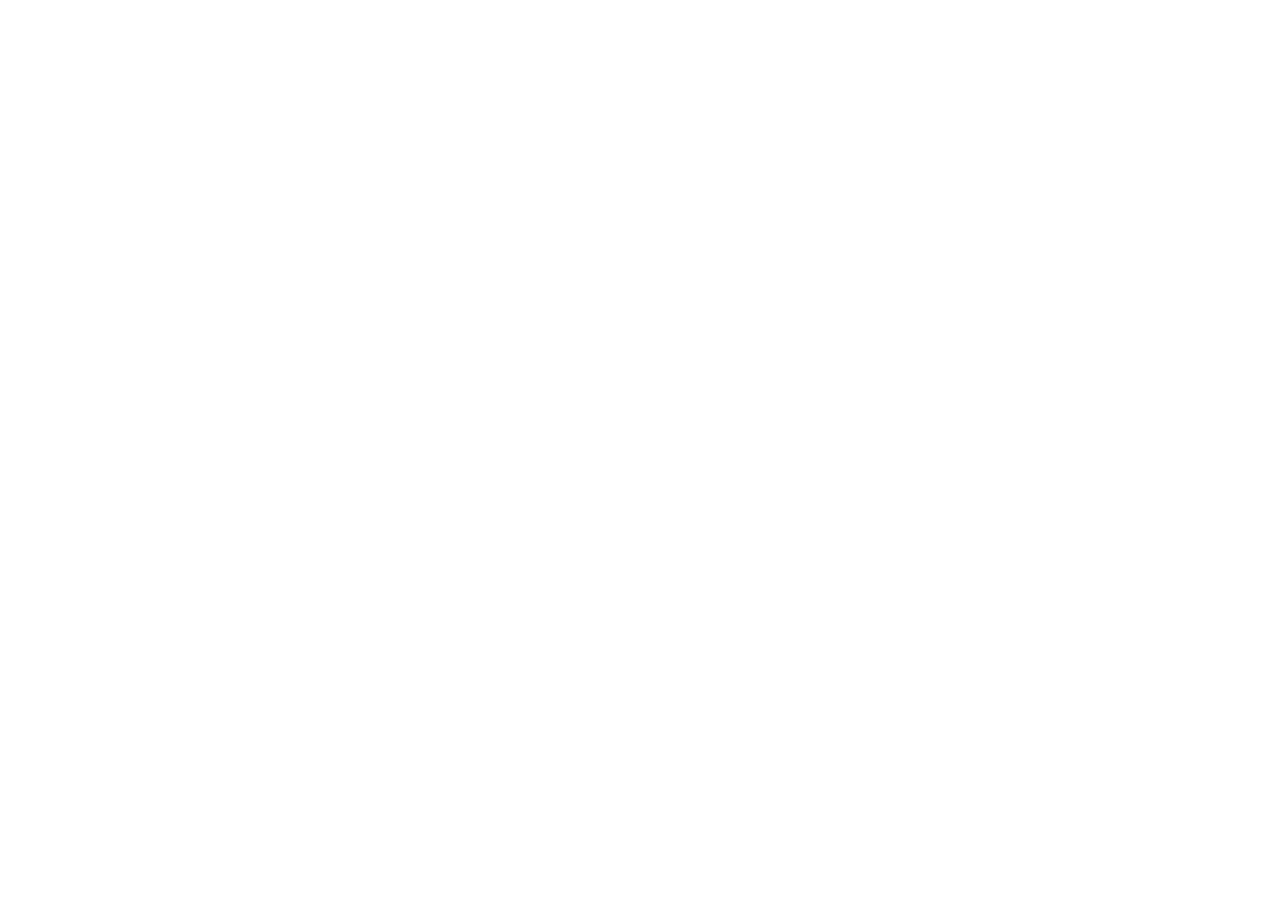
==== lab/index.html @ 5adc1ae3 "Add lab entry page and README" ====
<!DOCTYPE html><html lang="zh-CN"><head>
    <meta charset="UTF-8"/>
    <meta name="viewport" content="width=device-width, initial-scale=1.0"/>
    <link rel="preconnect" href="https://fonts.loli.net"/>
    <link rel="preconnect" href="https://gstatic.loli.net" crossorigin=""/>
    <link href="https://fonts.loli.net/css2?family=Press+Start+2P&family=ZCOOL+QingKe+HuangYou&display=swap" rel="stylesheet"/>
    <title>红石电路实验室</title>
    <script type="module" crossorigin="" src="https://hsdlsj.ok.kimi.link/assets/index-D7pn3Y8Q.js"></script>
    <link rel="stylesheet" crossorigin="" href="https://hsdlsj.ok.kimi.link/assets/index-Cmjdy3Vj.css"/>
</head>
  <body>
    <div id="root"></div>
</body></html>
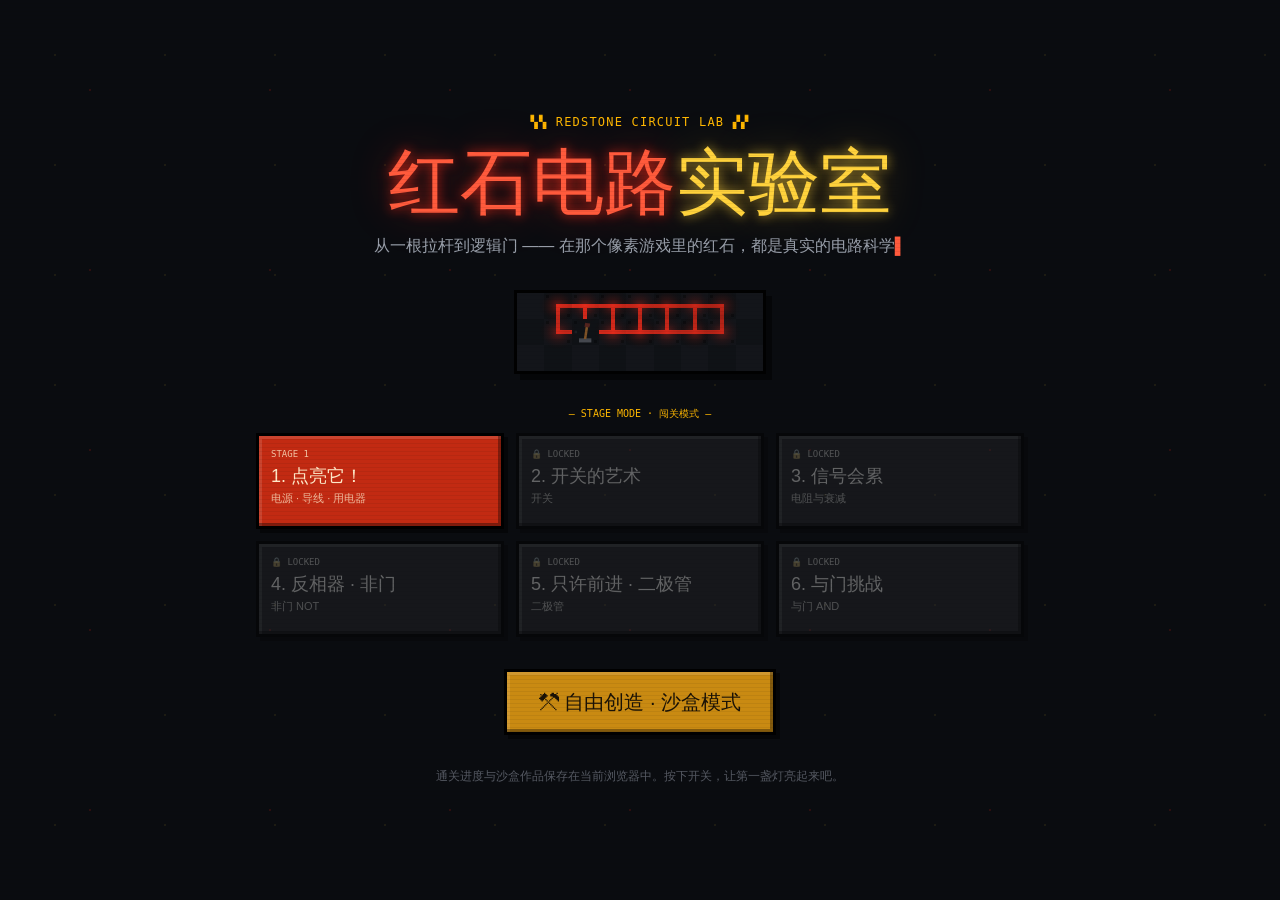
==== commit b579b66e: "fix(lab): vendor lab 构建产物到 lab/assets，去除 kimi 临时外链" ====
--- a/lab/index.html
+++ b/lab/index.html
@@ -5,8 +5,8 @@
     <link rel="preconnect" href="https://gstatic.loli.net" crossorigin=""/>
     <link href="https://fonts.loli.net/css2?family=Press+Start+2P&family=ZCOOL+QingKe+HuangYou&display=swap" rel="stylesheet"/>
     <title>红石电路实验室</title>
-    <script type="module" crossorigin="" src="https://hsdlsj.ok.kimi.link/assets/index-D7pn3Y8Q.js"></script>
-    <link rel="stylesheet" crossorigin="" href="https://hsdlsj.ok.kimi.link/assets/index-Cmjdy3Vj.css"/>
+    <script type="module" crossorigin="" src="./assets/index-D7pn3Y8Q.js"></script>
+    <link rel="stylesheet" crossorigin="" href="./assets/index-Cmjdy3Vj.css"/>
 </head>
   <body>
     <div id="root"></div>
--- a/lab/assets/index-Cmjdy3Vj.css
+++ b/lab/assets/index-Cmjdy3Vj.css
@@ -0,0 +1 @@
+*,:before,:after{--tw-border-spacing-x: 0;--tw-border-spacing-y: 0;--tw-translate-x: 0;--tw-translate-y: 0;--tw-rotate: 0;--tw-skew-x: 0;--tw-skew-y: 0;--tw-scale-x: 1;--tw-scale-y: 1;--tw-pan-x: ;--tw-pan-y: ;--tw-pinch-zoom: ;--tw-scroll-snap-strictness: proximity;--tw-gradient-from-position: ;--tw-gradient-via-position: ;--tw-gradient-to-position: ;--tw-ordinal: ;--tw-slashed-zero: ;--tw-numeric-figure: ;--tw-numeric-spacing: ;--tw-numeric-fraction: ;--tw-ring-inset: ;--tw-ring-offset-width: 0px;--tw-ring-offset-color: #fff;--tw-ring-color: rgb(59 130 246 / .5);--tw-ring-offset-shadow: 0 0 #0000;--tw-ring-shadow: 0 0 #0000;--tw-shadow: 0 0 #0000;--tw-shadow-colored: 0 0 #0000;--tw-blur: ;--tw-brightness: ;--tw-contrast: ;--tw-grayscale: ;--tw-hue-rotate: ;--tw-invert: ;--tw-saturate: ;--tw-sepia: ;--tw-drop-shadow: ;--tw-backdrop-blur: ;--tw-backdrop-brightness: ;--tw-backdrop-contrast: ;--tw-backdrop-grayscale: ;--tw-backdrop-hue-rotate: ;--tw-backdrop-invert: ;--tw-backdrop-opacity: ;--tw-backdrop-saturate: ;--tw-backdrop-sepia: ;--tw-contain-size: ;--tw-contain-layout: ;--tw-contain-paint: ;--tw-contain-style: }::backdrop{--tw-border-spacing-x: 0;--tw-border-spacing-y: 0;--tw-translate-x: 0;--tw-translate-y: 0;--tw-rotate: 0;--tw-skew-x: 0;--tw-skew-y: 0;--tw-scale-x: 1;--tw-scale-y: 1;--tw-pan-x: ;--tw-pan-y: ;--tw-pinch-zoom: ;--tw-scroll-snap-strictness: proximity;--tw-gradient-from-position: ;--tw-gradient-via-position: ;--tw-gradient-to-position: ;--tw-ordinal: ;--tw-slashed-zero: ;--tw-numeric-figure: ;--tw-numeric-spacing: ;--tw-numeric-fraction: ;--tw-ring-inset: ;--tw-ring-offset-width: 0px;--tw-ring-offset-color: #fff;--tw-ring-color: rgb(59 130 246 / .5);--tw-ring-offset-shadow: 0 0 #0000;--tw-ring-shadow: 0 0 #0000;--tw-shadow: 0 0 #0000;--tw-shadow-colored: 0 0 #0000;--tw-blur: ;--tw-brightness: ;--tw-contrast: ;--tw-grayscale: ;--tw-hue-rotate: ;--tw-invert: ;--tw-saturate: ;--tw-sepia: ;--tw-drop-shadow: ;--tw-backdrop-blur: ;--tw-backdrop-brightness: ;--tw-backdrop-contrast: ;--tw-backdrop-grayscale: ;--tw-backdrop-hue-rotate: ;--tw-backdrop-invert: ;--tw-backdrop-opacity: ;--tw-backdrop-saturate: ;--tw-backdrop-sepia: ;--tw-contain-size: ;--tw-contain-layout: ;--tw-contain-paint: ;--tw-contain-style: }*,:before,:after{box-sizing:border-box;border-width:0;border-style:solid;border-color:#e5e7eb}:before,:after{--tw-content: ""}html,:host{line-height:1.5;-webkit-text-size-adjust:100%;-moz-tab-size:4;-o-tab-size:4;tab-size:4;font-family:ui-sans-serif,system-ui,sans-serif,"Apple Color Emoji","Segoe UI Emoji",Segoe UI Symbol,"Noto Color Emoji";font-feature-settings:normal;font-variation-settings:normal;-webkit-tap-highlight-color:transparent}body{margin:0;line-height:inherit}hr{height:0;color:inherit;border-top-width:1px}abbr:where([title]){-webkit-text-decoration:underline dotted;text-decoration:underline dotted}h1,h2,h3,h4,h5,h6{font-size:inherit;font-weight:inherit}a{color:inherit;text-decoration:inherit}b,strong{font-weight:bolder}code,kbd,samp,pre{font-family:ui-monospace,SFMono-Regular,Menlo,Monaco,Consolas,Liberation Mono,Courier New,monospace;font-feature-settings:normal;font-variation-settings:normal;font-size:1em}small{font-size:80%}sub,sup{font-size:75%;line-height:0;position:relative;vertical-align:baseline}sub{bottom:-.25em}sup{top:-.5em}table{text-indent:0;border-color:inherit;border-collapse:collapse}button,input,optgroup,select,textarea{font-family:inherit;font-feature-settings:inherit;font-variation-settings:inherit;font-size:100%;font-weight:inherit;line-height:inherit;letter-spacing:inherit;color:inherit;margin:0;padding:0}button,select{text-transform:none}button,input:where([type=button]),input:where([type=reset]),input:where([type=submit]){-webkit-appearance:button;background-color:transparent;background-image:none}:-moz-focusring{outline:auto}:-moz-ui-invalid{box-shadow:none}progress{vertical-align:baseline}::-webkit-inner-spin-button,::-webkit-outer-spin-button{height:auto}[type=search]{-webkit-appearance:textfield;outline-offset:-2px}::-webkit-search-decoration{-webkit-appearance:none}::-webkit-file-upload-button{-webkit-appearance:button;font:inherit}summary{display:list-item}blockquote,dl,dd,h1,h2,h3,h4,h5,h6,hr,figure,p,pre{margin:0}fieldset{margin:0;padding:0}legend{padding:0}ol,ul,menu{list-style:none;margin:0;padding:0}dialog{padding:0}textarea{resize:vertical}input::-moz-placeholder,textarea::-moz-placeholder{opacity:1;color:#9ca3af}input::placeholder,textarea::placeholder{opacity:1;color:#9ca3af}button,[role=button]{cursor:pointer}:disabled{cursor:default}img,svg,video,canvas,audio,iframe,embed,object{display:block;vertical-align:middle}img,video{max-width:100%;height:auto}[hidden]:where(:not([hidden=until-found])){display:none}:root{--background: 0 0% 100%;--foreground: 240 10% 3.9%;--card: 0 0% 100%;--card-foreground: 240 10% 3.9%;--popover: 0 0% 100%;--popover-foreground: 240 10% 3.9%;--primary: 240 5.9% 10%;--primary-foreground: 0 0% 98%;--secondary: 240 4.8% 95.9%;--secondary-foreground: 240 5.9% 10%;--muted: 240 4.8% 95.9%;--muted-foreground: 240 3.8% 46.1%;--accent: 240 4.8% 95.9%;--accent-foreground: 240 5.9% 10%;--destructive: 0 84.2% 60.2%;--destructive-foreground: 0 0% 98%;--border: 240 5.9% 90%;--input: 240 5.9% 90%;--ring: 240 5.9% 10%;--radius: .625rem;--sidebar-background: 0 0% 98%;--sidebar-foreground: 240 5.3% 26.1%;--sidebar-primary: 240 5.9% 10%;--sidebar-primary-foreground: 0 0% 98%;--sidebar-accent: 240 4.8% 95.9%;--sidebar-accent-foreground: 240 5.9% 10%;--sidebar-border: 220 13% 91%;--sidebar-ring: 217.2 91.2% 59.8%}.dark{--background: 240 10% 3.9%;--foreground: 0 0% 98%;--card: 240 10% 3.9%;--card-foreground: 0 0% 98%;--popover: 240 10% 3.9%;--popover-foreground: 0 0% 98%;--primary: 0 0% 98%;--primary-foreground: 240 5.9% 10%;--secondary: 240 3.7% 15.9%;--secondary-foreground: 0 0% 98%;--muted: 240 3.7% 15.9%;--muted-foreground: 240 5% 64.9%;--accent: 240 3.7% 15.9%;--accent-foreground: 0 0% 98%;--destructive: 0 62.8% 30.6%;--destructive-foreground: 0 0% 98%;--border: 240 3.7% 15.9%;--input: 240 3.7% 15.9%;--ring: 240 4.9% 83.9%;--sidebar-background: 240 5.9% 10%;--sidebar-foreground: 240 4.8% 95.9%;--sidebar-primary: 224.3 76.3% 48%;--sidebar-primary-foreground: 0 0% 100%;--sidebar-accent: 240 3.7% 15.9%;--sidebar-accent-foreground: 240 4.8% 95.9%;--sidebar-border: 240 3.7% 15.9%;--sidebar-ring: 217.2 91.2% 59.8%}*{border-color:hsl(var(--border))}body{background-color:hsl(var(--background));color:hsl(var(--foreground))}.sr-only{position:absolute;width:1px;height:1px;padding:0;margin:-1px;overflow:hidden;clip:rect(0,0,0,0);white-space:nowrap;border-width:0}.pointer-events-none{pointer-events:none}.visible{visibility:visible}.invisible{visibility:hidden}.fixed{position:fixed}.absolute{position:absolute}.relative{position:relative}.inset-0{inset:0}.inset-x-0{left:0;right:0}.inset-y-0{top:0;bottom:0}.-bottom-12{bottom:-3rem}.-left-12{left:-3rem}.-right-12{right:-3rem}.-top-12{top:-3rem}.bottom-0{bottom:0}.left-0{left:0}.left-1\/2{left:50%}.left-2{left:.5rem}.left-\[50\%\]{left:50%}.right-0{right:0}.right-1{right:.25rem}.right-2{right:.5rem}.right-3{right:.75rem}.right-4{right:1rem}.top-0{top:0}.top-1\.5{top:.375rem}.top-1\/2{top:50%}.top-3\.5{top:.875rem}.top-4{top:1rem}.top-\[1px\]{top:1px}.top-\[50\%\]{top:50%}.top-\[60\%\]{top:60%}.top-full{top:100%}.isolate{isolation:isolate}.z-10{z-index:10}.z-20{z-index:20}.z-50{z-index:50}.z-\[1\]{z-index:1}.order-first{order:-9999}.order-last{order:9999}.col-start-2{grid-column-start:2}.row-span-2{grid-row:span 2 / span 2}.row-start-1{grid-row-start:1}.\!m-0{margin:0!important}.-mx-1{margin-left:-.25rem;margin-right:-.25rem}.-my-2{margin-top:-.5rem;margin-bottom:-.5rem}.mx-2{margin-left:.5rem;margin-right:.5rem}.mx-3\.5{margin-left:.875rem;margin-right:.875rem}.mx-auto{margin-left:auto;margin-right:auto}.my-0{margin-top:0;margin-bottom:0}.my-0\.5{margin-top:.125rem;margin-bottom:.125rem}.my-1{margin-top:.25rem;margin-bottom:.25rem}.my-3{margin-top:.75rem;margin-bottom:.75rem}.my-4{margin-top:1rem;margin-bottom:1rem}.-ml-4{margin-left:-1rem}.-mt-4{margin-top:-1rem}.mb-1{margin-bottom:.25rem}.mb-2{margin-bottom:.5rem}.mb-3{margin-bottom:.75rem}.mb-4{margin-bottom:1rem}.ml-1{margin-left:.25rem}.ml-4{margin-left:1rem}.ml-auto{margin-left:auto}.mt-1{margin-top:.25rem}.mt-1\.5{margin-top:.375rem}.mt-2{margin-top:.5rem}.mt-4{margin-top:1rem}.mt-6{margin-top:1.5rem}.mt-auto{margin-top:auto}.line-clamp-1{overflow:hidden;display:-webkit-box;-webkit-box-orient:vertical;-webkit-line-clamp:1}.line-clamp-2{overflow:hidden;display:-webkit-box;-webkit-box-orient:vertical;-webkit-line-clamp:2}.block{display:block}.inline-block{display:inline-block}.flex{display:flex}.inline-flex{display:inline-flex}.table{display:table}.table-caption{display:table-caption}.table-cell{display:table-cell}.table-row{display:table-row}.grid{display:grid}.hidden{display:none}.aspect-square{aspect-ratio:1 / 1}.aspect-video{aspect-ratio:16 / 9}.size-10{width:2.5rem;height:2.5rem}.size-2{width:.5rem;height:.5rem}.size-2\.5{width:.625rem;height:.625rem}.size-3{width:.75rem;height:.75rem}.size-3\.5{width:.875rem;height:.875rem}.size-4{width:1rem;height:1rem}.size-6{width:1.5rem;height:1.5rem}.size-7{width:1.75rem;height:1.75rem}.size-8{width:2rem;height:2rem}.size-9{width:2.25rem;height:2.25rem}.size-auto{width:auto;height:auto}.size-full{width:100%;height:100%}.h-1\.5{height:.375rem}.h-10{height:2.5rem}.h-12{height:3rem}.h-2{height:.5rem}.h-2\.5{height:.625rem}.h-3{height:.75rem}.h-4{height:1rem}.h-5{height:1.25rem}.h-6{height:1.5rem}.h-7{height:1.75rem}.h-8{height:2rem}.h-9{height:2.25rem}.h-\[1\.15rem\]{height:1.15rem}.h-\[44px\]{height:44px}.h-\[calc\(100\%-1px\)\]{height:calc(100% - 1px)}.h-\[var\(--radix-navigation-menu-viewport-height\)\]{height:var(--radix-navigation-menu-viewport-height)}.h-\[var\(--radix-select-trigger-height\)\]{height:var(--radix-select-trigger-height)}.h-auto{height:auto}.h-full{height:100%}.h-px{height:1px}.h-svh{height:100svh}.max-h-\[300px\]{max-height:300px}.min-h-0{min-height:0px}.min-h-16{min-height:4rem}.min-h-4{min-height:1rem}.min-h-\[20px\]{min-height:20px}.min-h-\[96px\]{min-height:96px}.min-h-screen{min-height:100vh}.min-h-svh{min-height:100svh}.w-0{width:0px}.w-1{width:.25rem}.w-2{width:.5rem}.w-2\.5{width:.625rem}.w-3{width:.75rem}.w-3\/4{width:75%}.w-4{width:1rem}.w-5{width:1.25rem}.w-64{width:16rem}.w-72{width:18rem}.w-8{width:2rem}.w-9{width:2.25rem}.w-\[100px\]{width:100px}.w-\[44px\]{width:44px}.w-auto{width:auto}.w-fit{width:-moz-fit-content;width:fit-content}.w-full{width:100%}.w-max{width:-moz-max-content;width:max-content}.w-px{width:1px}.min-w-0{min-width:0px}.min-w-10{min-width:2.5rem}.min-w-5{min-width:1.25rem}.min-w-8{min-width:2rem}.min-w-9{min-width:2.25rem}.min-w-\[12rem\]{min-width:12rem}.min-w-\[64px\]{min-width:64px}.min-w-\[8rem\]{min-width:8rem}.min-w-\[var\(--radix-select-trigger-width\)\]{min-width:var(--radix-select-trigger-width)}.max-w-3xl{max-width:48rem}.max-w-5xl{max-width:64rem}.max-w-\[calc\(100\%-2rem\)\]{max-width:calc(100% - 2rem)}.max-w-full{max-width:100%}.max-w-lg{max-width:32rem}.max-w-max{max-width:-moz-max-content;max-width:max-content}.max-w-md{max-width:28rem}.max-w-sm{max-width:24rem}.flex-1{flex:1 1 0%}.shrink-0{flex-shrink:0}.grow{flex-grow:1}.grow-0{flex-grow:0}.basis-full{flex-basis:100%}.caption-bottom{caption-side:bottom}.border-collapse{border-collapse:collapse}.-translate-x-1\/2{--tw-translate-x: -50%;transform:translate(var(--tw-translate-x),var(--tw-translate-y)) rotate(var(--tw-rotate)) skew(var(--tw-skew-x)) skewY(var(--tw-skew-y)) scaleX(var(--tw-scale-x)) scaleY(var(--tw-scale-y))}.-translate-x-px{--tw-translate-x: -1px;transform:translate(var(--tw-translate-x),var(--tw-translate-y)) rotate(var(--tw-rotate)) skew(var(--tw-skew-x)) skewY(var(--tw-skew-y)) scaleX(var(--tw-scale-x)) scaleY(var(--tw-scale-y))}.-translate-y-1\/2{--tw-translate-y: -50%;transform:translate(var(--tw-translate-x),var(--tw-translate-y)) rotate(var(--tw-rotate)) skew(var(--tw-skew-x)) skewY(var(--tw-skew-y)) scaleX(var(--tw-scale-x)) scaleY(var(--tw-scale-y))}.translate-x-\[-50\%\]{--tw-translate-x: -50%;transform:translate(var(--tw-translate-x),var(--tw-translate-y)) rotate(var(--tw-rotate)) skew(var(--tw-skew-x)) skewY(var(--tw-skew-y)) scaleX(var(--tw-scale-x)) scaleY(var(--tw-scale-y))}.translate-x-px{--tw-translate-x: 1px;transform:translate(var(--tw-translate-x),var(--tw-translate-y)) rotate(var(--tw-rotate)) skew(var(--tw-skew-x)) skewY(var(--tw-skew-y)) scaleX(var(--tw-scale-x)) scaleY(var(--tw-scale-y))}.translate-y-0\.5{--tw-translate-y: .125rem;transform:translate(var(--tw-translate-x),var(--tw-translate-y)) rotate(var(--tw-rotate)) skew(var(--tw-skew-x)) skewY(var(--tw-skew-y)) scaleX(var(--tw-scale-x)) scaleY(var(--tw-scale-y))}.translate-y-\[-50\%\]{--tw-translate-y: -50%;transform:translate(var(--tw-translate-x),var(--tw-translate-y)) rotate(var(--tw-rotate)) skew(var(--tw-skew-x)) skewY(var(--tw-skew-y)) scaleX(var(--tw-scale-x)) scaleY(var(--tw-scale-y))}.translate-y-\[calc\(-50\%_-_2px\)\]{--tw-translate-y: calc(-50% - 2px) ;transform:translate(var(--tw-translate-x),var(--tw-translate-y)) rotate(var(--tw-rotate)) skew(var(--tw-skew-x)) skewY(var(--tw-skew-y)) scaleX(var(--tw-scale-x)) scaleY(var(--tw-scale-y))}.rotate-45{--tw-rotate: 45deg;transform:translate(var(--tw-translate-x),var(--tw-translate-y)) rotate(var(--tw-rotate)) skew(var(--tw-skew-x)) skewY(var(--tw-skew-y)) scaleX(var(--tw-scale-x)) scaleY(var(--tw-scale-y))}.rotate-90{--tw-rotate: 90deg;transform:translate(var(--tw-translate-x),var(--tw-translate-y)) rotate(var(--tw-rotate)) skew(var(--tw-skew-x)) skewY(var(--tw-skew-y)) scaleX(var(--tw-scale-x)) scaleY(var(--tw-scale-y))}.transform{transform:translate(var(--tw-translate-x),var(--tw-translate-y)) rotate(var(--tw-rotate)) skew(var(--tw-skew-x)) skewY(var(--tw-skew-y)) scaleX(var(--tw-scale-x)) scaleY(var(--tw-scale-y))}@keyframes caret-blink{0%,70%,to{opacity:1}20%,50%{opacity:0}}.animate-caret-blink{animation:caret-blink 1.25s ease-out infinite}@keyframes pulse{50%{opacity:.5}}.animate-pulse{animation:pulse 2s cubic-bezier(.4,0,.6,1) infinite}@keyframes spin{to{transform:rotate(360deg)}}.animate-spin{animation:spin 1s linear infinite}.cursor-crosshair{cursor:crosshair}.cursor-default{cursor:default}.cursor-text{cursor:text}.touch-none{touch-action:none}.select-none{-webkit-user-select:none;-moz-user-select:none;user-select:none}.resize-none{resize:none}.scroll-my-1{scroll-margin-top:.25rem;scroll-margin-bottom:.25rem}.scroll-py-1{scroll-padding-top:.25rem;scroll-padding-bottom:.25rem}.list-disc{list-style-type:disc}.list-none{list-style-type:none}.auto-rows-min{grid-auto-rows:min-content}.grid-cols-2{grid-template-columns:repeat(2,minmax(0,1fr))}.grid-cols-\[0_1fr\]{grid-template-columns:0 1fr}.grid-rows-\[auto_auto\]{grid-template-rows:auto auto}.flex-row{flex-direction:row}.flex-col{flex-direction:column}.flex-col-reverse{flex-direction:column-reverse}.flex-wrap{flex-wrap:wrap}.place-content-center{place-content:center}.items-start{align-items:flex-start}.items-end{align-items:flex-end}.items-center{align-items:center}.items-stretch{align-items:stretch}.justify-start{justify-content:flex-start}.justify-center{justify-content:center}.justify-between{justify-content:space-between}.justify-items-start{justify-items:start}.gap-0\.5{gap:.125rem}.gap-1{gap:.25rem}.gap-1\.5{gap:.375rem}.gap-2{gap:.5rem}.gap-2\.5{gap:.625rem}.gap-3{gap:.75rem}.gap-4{gap:1rem}.gap-6{gap:1.5rem}.gap-7{gap:1.75rem}.gap-8{gap:2rem}.gap-\[--spacing\(var\(--gap\)\)\]{gap:var(--spacing(var(--gap)))}.gap-y-0\.5{row-gap:.125rem}.space-y-2>:not([hidden])~:not([hidden]){--tw-space-y-reverse: 0;margin-top:calc(.5rem * calc(1 - var(--tw-space-y-reverse)));margin-bottom:calc(.5rem * var(--tw-space-y-reverse))}.self-start{align-self:flex-start}.self-stretch{align-self:stretch}.justify-self-end{justify-self:end}.overflow-auto{overflow:auto}.overflow-hidden{overflow:hidden}.overflow-x-auto{overflow-x:auto}.overflow-y-auto{overflow-y:auto}.overflow-x-hidden{overflow-x:hidden}.whitespace-nowrap{white-space:nowrap}.whitespace-pre-wrap{white-space:pre-wrap}.text-balance{text-wrap:balance}.break-words{overflow-wrap:break-word}.rounded-\[2px\]{border-radius:2px}.rounded-\[4px\]{border-radius:4px}.rounded-\[calc\(var\(--radius\)-5px\)\]{border-radius:calc(var(--radius) - 5px)}.rounded-\[inherit\]{border-radius:inherit}.rounded-full{border-radius:9999px}.rounded-lg{border-radius:var(--radius)}.rounded-md{border-radius:calc(var(--radius) - 2px)}.rounded-none{border-radius:0}.rounded-sm{border-radius:calc(var(--radius) - 4px)}.rounded-xl{border-radius:calc(var(--radius) + 4px)}.rounded-xs{border-radius:calc(var(--radius) - 6px)}.rounded-l-md{border-top-left-radius:calc(var(--radius) - 2px);border-bottom-left-radius:calc(var(--radius) - 2px)}.rounded-r-md{border-top-right-radius:calc(var(--radius) - 2px);border-bottom-right-radius:calc(var(--radius) - 2px)}.rounded-tl-sm{border-top-left-radius:calc(var(--radius) - 4px)}.border{border-width:1px}.border-0{border-width:0px}.border-2{border-width:2px}.border-\[1\.5px\]{border-width:1.5px}.border-y{border-top-width:1px;border-bottom-width:1px}.border-b{border-bottom-width:1px}.border-l{border-left-width:1px}.border-r{border-right-width:1px}.border-t{border-top-width:1px}.border-dashed{border-style:dashed}.border-black{--tw-border-opacity: 1;border-color:rgb(0 0 0 / var(--tw-border-opacity, 1))}.border-border{border-color:hsl(var(--border))}.border-border\/50{border-color:hsl(var(--border) / .5)}.border-input{border-color:hsl(var(--input))}.border-primary{border-color:hsl(var(--primary))}.border-sidebar-border{border-color:hsl(var(--sidebar-border))}.border-transparent{border-color:transparent}.border-l-transparent{border-left-color:transparent}.border-t-transparent{border-top-color:transparent}.bg-\[\#0a0c10\]{--tw-bg-opacity: 1;background-color:rgb(10 12 16 / var(--tw-bg-opacity, 1))}.bg-\[\#262a32\]{--tw-bg-opacity: 1;background-color:rgb(38 42 50 / var(--tw-bg-opacity, 1))}.bg-\[\#4a7c2f\]{--tw-bg-opacity: 1;background-color:rgb(74 124 47 / var(--tw-bg-opacity, 1))}.bg-\[\#ffb800\]{--tw-bg-opacity: 1;background-color:rgb(255 184 0 / var(--tw-bg-opacity, 1))}.bg-accent{background-color:hsl(var(--accent))}.bg-background{background-color:hsl(var(--background))}.bg-black\/40{background-color:#0006}.bg-black\/50{background-color:#00000080}.bg-black\/70{background-color:#000000b3}.bg-border{background-color:hsl(var(--border))}.bg-card{background-color:hsl(var(--card))}.bg-destructive{--tw-bg-opacity: 1;background-color:hsl(var(--destructive) / var(--tw-bg-opacity, 1))}.bg-foreground{background-color:hsl(var(--foreground))}.bg-input{background-color:hsl(var(--input))}.bg-muted{background-color:hsl(var(--muted))}.bg-muted\/50{background-color:hsl(var(--muted) / .5)}.bg-popover{background-color:hsl(var(--popover))}.bg-primary{background-color:hsl(var(--primary))}.bg-primary\/20{background-color:hsl(var(--primary) / .2)}.bg-secondary{background-color:hsl(var(--secondary))}.bg-sidebar{background-color:hsl(var(--sidebar-background))}.bg-sidebar-border{background-color:hsl(var(--sidebar-border))}.bg-transparent{background-color:transparent}.bg-white{--tw-bg-opacity: 1;background-color:rgb(255 255 255 / var(--tw-bg-opacity, 1))}.fill-current{fill:currentColor}.fill-foreground{fill:hsl(var(--foreground))}.fill-primary{fill:hsl(var(--primary))}.p-0{padding:0}.p-1{padding:.25rem}.p-2{padding:.5rem}.p-3{padding:.75rem}.p-4{padding:1rem}.p-6{padding:1.5rem}.p-\[3px\]{padding:3px}.p-px{padding:1px}.px-1{padding-left:.25rem;padding-right:.25rem}.px-1\.5{padding-left:.375rem;padding-right:.375rem}.px-2{padding-left:.5rem;padding-right:.5rem}.px-2\.5{padding-left:.625rem;padding-right:.625rem}.px-3{padding-left:.75rem;padding-right:.75rem}.px-4{padding-left:1rem;padding-right:1rem}.px-6{padding-left:1.5rem;padding-right:1.5rem}.px-8{padding-left:2rem;padding-right:2rem}.py-0\.5{padding-top:.125rem;padding-bottom:.125rem}.py-1{padding-top:.25rem;padding-bottom:.25rem}.py-1\.5{padding-top:.375rem;padding-bottom:.375rem}.py-10{padding-top:2.5rem;padding-bottom:2.5rem}.py-2{padding-top:.5rem;padding-bottom:.5rem}.py-3{padding-top:.75rem;padding-bottom:.75rem}.py-4{padding-top:1rem;padding-bottom:1rem}.py-6{padding-top:1.5rem;padding-bottom:1.5rem}.pb-2{padding-bottom:.5rem}.pb-3{padding-bottom:.75rem}.pb-4{padding-bottom:1rem}.pl-2{padding-left:.5rem}.pl-3{padding-left:.75rem}.pl-4{padding-left:1rem}.pl-8{padding-left:2rem}.pr-1{padding-right:.25rem}.pr-2{padding-right:.5rem}.pr-2\.5{padding-right:.625rem}.pr-3{padding-right:.75rem}.pr-8{padding-right:2rem}.pt-0{padding-top:0}.pt-3{padding-top:.75rem}.pt-4{padding-top:1rem}.text-left{text-align:left}.text-center{text-align:center}.align-middle{vertical-align:middle}.font-mono{font-family:ui-monospace,SFMono-Regular,Menlo,Monaco,Consolas,Liberation Mono,Courier New,monospace}.font-sans{font-family:ui-sans-serif,system-ui,sans-serif,"Apple Color Emoji","Segoe UI Emoji",Segoe UI Symbol,"Noto Color Emoji"}.text-2xl{font-size:1.5rem;line-height:2rem}.text-3xl{font-size:1.875rem;line-height:2.25rem}.text-4xl{font-size:2.25rem;line-height:2.5rem}.text-5xl{font-size:3rem;line-height:1}.text-\[0\.8rem\]{font-size:.8rem}.text-\[10px\]{font-size:10px}.text-\[11px\]{font-size:11px}.text-\[9px\]{font-size:9px}.text-base{font-size:1rem;line-height:1.5rem}.text-lg{font-size:1.125rem;line-height:1.75rem}.text-sm{font-size:.875rem;line-height:1.25rem}.text-sm\/relaxed{font-size:.875rem;line-height:1.625}.text-xl{font-size:1.25rem;line-height:1.75rem}.text-xs{font-size:.75rem;line-height:1rem}.font-medium{font-weight:500}.font-normal{font-weight:400}.font-semibold{font-weight:600}.tabular-nums{--tw-numeric-spacing: tabular-nums;font-variant-numeric:var(--tw-ordinal) var(--tw-slashed-zero) var(--tw-numeric-figure) var(--tw-numeric-spacing) var(--tw-numeric-fraction)}.leading-none{line-height:1}.leading-normal{line-height:1.5}.leading-relaxed{line-height:1.625}.leading-snug{line-height:1.375}.leading-tight{line-height:1.25}.tracking-tight{letter-spacing:-.025em}.tracking-widest{letter-spacing:.1em}.text-\[\#565a63\]{--tw-text-opacity: 1;color:rgb(86 90 99 / var(--tw-text-opacity, 1))}.text-\[\#8a8f9a\]{--tw-text-opacity: 1;color:rgb(138 143 154 / var(--tw-text-opacity, 1))}.text-\[\#9aa0ab\]{--tw-text-opacity: 1;color:rgb(154 160 171 / var(--tw-text-opacity, 1))}.text-\[\#e8e6e3\]{--tw-text-opacity: 1;color:rgb(232 230 227 / var(--tw-text-opacity, 1))}.text-\[\#ff5a3c\]{--tw-text-opacity: 1;color:rgb(255 90 60 / var(--tw-text-opacity, 1))}.text-\[\#ffb800\]{--tw-text-opacity: 1;color:rgb(255 184 0 / var(--tw-text-opacity, 1))}.text-\[\#ffd23c\]{--tw-text-opacity: 1;color:rgb(255 210 60 / var(--tw-text-opacity, 1))}.text-\[\#ffe9c9\]{--tw-text-opacity: 1;color:rgb(255 233 201 / var(--tw-text-opacity, 1))}.text-accent-foreground{color:hsl(var(--accent-foreground))}.text-background{color:hsl(var(--background))}.text-card-foreground{color:hsl(var(--card-foreground))}.text-current{color:currentColor}.text-destructive{--tw-text-opacity: 1;color:hsl(var(--destructive) / var(--tw-text-opacity, 1))}.text-foreground{color:hsl(var(--foreground))}.text-muted-foreground{color:hsl(var(--muted-foreground))}.text-popover-foreground{color:hsl(var(--popover-foreground))}.text-primary{color:hsl(var(--primary))}.text-primary-foreground{color:hsl(var(--primary-foreground))}.text-secondary-foreground{color:hsl(var(--secondary-foreground))}.text-sidebar-foreground{color:hsl(var(--sidebar-foreground))}.text-sidebar-foreground\/70{color:hsl(var(--sidebar-foreground) / .7)}.text-white{--tw-text-opacity: 1;color:rgb(255 255 255 / var(--tw-text-opacity, 1))}.underline-offset-4{text-underline-offset:4px}.opacity-0{opacity:0}.opacity-50{opacity:.5}.opacity-70{opacity:.7}.opacity-75{opacity:.75}.opacity-80{opacity:.8}.opacity-90{opacity:.9}.shadow{--tw-shadow: 0 1px 3px 0 rgb(0 0 0 / .1), 0 1px 2px -1px rgb(0 0 0 / .1);--tw-shadow-colored: 0 1px 3px 0 var(--tw-shadow-color), 0 1px 2px -1px var(--tw-shadow-color);box-shadow:var(--tw-ring-offset-shadow, 0 0 #0000),var(--tw-ring-shadow, 0 0 #0000),var(--tw-shadow)}.shadow-\[0_0_0_1px_hsl\(var\(--sidebar-border\)\)\]{--tw-shadow: 0 0 0 1px hsl(var(--sidebar-border));--tw-shadow-colored: 0 0 0 1px var(--tw-shadow-color);box-shadow:var(--tw-ring-offset-shadow, 0 0 #0000),var(--tw-ring-shadow, 0 0 #0000),var(--tw-shadow)}.shadow-lg{--tw-shadow: 0 10px 15px -3px rgb(0 0 0 / .1), 0 4px 6px -4px rgb(0 0 0 / .1);--tw-shadow-colored: 0 10px 15px -3px var(--tw-shadow-color), 0 4px 6px -4px var(--tw-shadow-color);box-shadow:var(--tw-ring-offset-shadow, 0 0 #0000),var(--tw-ring-shadow, 0 0 #0000),var(--tw-shadow)}.shadow-md{--tw-shadow: 0 4px 6px -1px rgb(0 0 0 / .1), 0 2px 4px -2px rgb(0 0 0 / .1);--tw-shadow-colored: 0 4px 6px -1px var(--tw-shadow-color), 0 2px 4px -2px var(--tw-shadow-color);box-shadow:var(--tw-ring-offset-shadow, 0 0 #0000),var(--tw-ring-shadow, 0 0 #0000),var(--tw-shadow)}.shadow-none{--tw-shadow: 0 0 #0000;--tw-shadow-colored: 0 0 #0000;box-shadow:var(--tw-ring-offset-shadow, 0 0 #0000),var(--tw-ring-shadow, 0 0 #0000),var(--tw-shadow)}.shadow-sm{--tw-shadow: 0 1px 2px 0 rgb(0 0 0 / .05);--tw-shadow-colored: 0 1px 2px 0 var(--tw-shadow-color);box-shadow:var(--tw-ring-offset-shadow, 0 0 #0000),var(--tw-ring-shadow, 0 0 #0000),var(--tw-shadow)}.shadow-xl{--tw-shadow: 0 20px 25px -5px rgb(0 0 0 / .1), 0 8px 10px -6px rgb(0 0 0 / .1);--tw-shadow-colored: 0 20px 25px -5px var(--tw-shadow-color), 0 8px 10px -6px var(--tw-shadow-color);box-shadow:var(--tw-ring-offset-shadow, 0 0 #0000),var(--tw-ring-shadow, 0 0 #0000),var(--tw-shadow)}.shadow-xs{--tw-shadow: 0 1px 2px 0 rgb(0 0 0 / .05);--tw-shadow-colored: 0 1px 2px 0 var(--tw-shadow-color);box-shadow:var(--tw-ring-offset-shadow, 0 0 #0000),var(--tw-ring-shadow, 0 0 #0000),var(--tw-shadow)}.outline-none{outline:2px solid transparent;outline-offset:2px}.outline{outline-style:solid}.ring-0{--tw-ring-offset-shadow: var(--tw-ring-inset) 0 0 0 var(--tw-ring-offset-width) var(--tw-ring-offset-color);--tw-ring-shadow: var(--tw-ring-inset) 0 0 0 calc(0px + var(--tw-ring-offset-width)) var(--tw-ring-color);box-shadow:var(--tw-ring-offset-shadow),var(--tw-ring-shadow),var(--tw-shadow, 0 0 #0000)}.ring-ring\/50{--tw-ring-color: hsl(var(--ring) / .5)}.ring-sidebar-ring{--tw-ring-color: hsl(var(--sidebar-ring))}.ring-offset-background{--tw-ring-offset-color: hsl(var(--background))}.filter{filter:var(--tw-blur) var(--tw-brightness) var(--tw-contrast) var(--tw-grayscale) var(--tw-hue-rotate) var(--tw-invert) var(--tw-saturate) var(--tw-sepia) var(--tw-drop-shadow)}.transition{transition-property:color,background-color,border-color,text-decoration-color,fill,stroke,opacity,box-shadow,transform,filter,backdrop-filter;transition-timing-function:cubic-bezier(.4,0,.2,1);transition-duration:.15s}.transition-\[color\,box-shadow\]{transition-property:color,box-shadow;transition-timing-function:cubic-bezier(.4,0,.2,1);transition-duration:.15s}.transition-\[left\,right\,width\]{transition-property:left,right,width;transition-timing-function:cubic-bezier(.4,0,.2,1);transition-duration:.15s}.transition-\[margin\,opacity\]{transition-property:margin,opacity;transition-timing-function:cubic-bezier(.4,0,.2,1);transition-duration:.15s}.transition-\[width\,height\,padding\]{transition-property:width,height,padding;transition-timing-function:cubic-bezier(.4,0,.2,1);transition-duration:.15s}.transition-\[width\]{transition-property:width;transition-timing-function:cubic-bezier(.4,0,.2,1);transition-duration:.15s}.transition-all{transition-property:all;transition-timing-function:cubic-bezier(.4,0,.2,1);transition-duration:.15s}.transition-colors{transition-property:color,background-color,border-color,text-decoration-color,fill,stroke;transition-timing-function:cubic-bezier(.4,0,.2,1);transition-duration:.15s}.transition-none{transition-property:none}.transition-opacity{transition-property:opacity;transition-timing-function:cubic-bezier(.4,0,.2,1);transition-duration:.15s}.transition-shadow{transition-property:box-shadow;transition-timing-function:cubic-bezier(.4,0,.2,1);transition-duration:.15s}.transition-transform{transition-property:transform;transition-timing-function:cubic-bezier(.4,0,.2,1);transition-duration:.15s}.duration-100{transition-duration:.1s}.duration-1000{transition-duration:1s}.duration-200{transition-duration:.2s}.duration-300{transition-duration:.3s}.ease-in-out{transition-timing-function:cubic-bezier(.4,0,.2,1)}.ease-linear{transition-timing-function:linear}@keyframes enter{0%{opacity:var(--tw-enter-opacity, 1);transform:translate3d(var(--tw-enter-translate-x, 0),var(--tw-enter-translate-y, 0),0) scale3d(var(--tw-enter-scale, 1),var(--tw-enter-scale, 1),var(--tw-enter-scale, 1)) rotate(var(--tw-enter-rotate, 0))}}@keyframes exit{to{opacity:var(--tw-exit-opacity, 1);transform:translate3d(var(--tw-exit-translate-x, 0),var(--tw-exit-translate-y, 0),0) scale3d(var(--tw-exit-scale, 1),var(--tw-exit-scale, 1),var(--tw-exit-scale, 1)) rotate(var(--tw-exit-rotate, 0))}}.animate-in{animation-name:enter;animation-duration:.15s;--tw-enter-opacity: initial;--tw-enter-scale: initial;--tw-enter-rotate: initial;--tw-enter-translate-x: initial;--tw-enter-translate-y: initial}.fade-in-0{--tw-enter-opacity: 0}.zoom-in-95{--tw-enter-scale: .95}.duration-100{animation-duration:.1s}.duration-1000{animation-duration:1s}.duration-200{animation-duration:.2s}.duration-300{animation-duration:.3s}.ease-in-out{animation-timing-function:cubic-bezier(.4,0,.2,1)}.ease-linear{animation-timing-function:linear}.\[--cell-size\:--spacing\(8\)\]{--cell-size: var(--spacing(8))}.font-pixel{font-family:"Press Start 2P",ZCOOL QingKe HuangYou,monospace}.font-block{font-family:ZCOOL QingKe HuangYou,"Press Start 2P",sans-serif}body{background:#0a0c10;color:#e8e6e3;font-family:ZCOOL QingKe HuangYou,PingFang SC,Microsoft YaHei,sans-serif;overflow-x:hidden}.pixel-frame{position:relative;background:#14171c;border:3px solid #000;box-shadow:inset 0 0 0 2px #2a2e36,inset 0 0 0 4px #0a0c10,6px 6px #0000008c}.pixel-frame-red{border-color:#3d0a0a;box-shadow:inset 0 0 0 2px #6b1712,inset 0 0 0 4px #14171c,0 0 24px #ff2a1a2e,6px 6px #0000008c}.px-btn{font-family:ZCOOL QingKe HuangYou,sans-serif;border:3px solid #000;box-shadow:inset -3px -3px #00000059,inset 3px 3px #ffffff1f,4px 4px #00000080;transition:transform .05s,box-shadow .05s;image-rendering:pixelated;cursor:pointer;-webkit-user-select:none;-moz-user-select:none;user-select:none}.px-btn:hover{filter:brightness(1.15)}.px-btn:active{transform:translate(3px,3px);box-shadow:inset -3px -3px #00000059,inset 3px 3px #ffffff1f,1px 1px #00000080}.px-btn:disabled{opacity:.4;cursor:not-allowed;filter:grayscale(.6)}.px-btn-red{background:#c22a12;color:#ffe9c9}.px-btn-dark{background:#262a32;color:#e8e6e3}.px-btn-gold{background:#c98a12;color:#1a1206}.px-btn-green{background:#4a7c2f;color:#eaf7d9}.px-btn.selected{outline:3px solid #ffd23c;outline-offset:2px;filter:brightness(1.2)}.scanlines:after{content:"";position:fixed;inset:0;pointer-events:none;background:repeating-linear-gradient(to bottom,transparent 0px,transparent 3px,rgba(0,0,0,.12) 4px);z-index:60;mix-blend-mode:multiply}.blink{animation:blink .9s steps(2) infinite}@keyframes blink{50%{opacity:0}}.glow-red{text-shadow:0 0 12px rgba(255,42,26,.8),0 0 42px rgba(255,42,26,.4)}.glow-gold{text-shadow:0 0 12px rgba(255,210,60,.7),0 0 42px rgba(255,190,40,.35)}canvas{image-rendering:pixelated}.dust{position:fixed;inset:0;pointer-events:none;z-index:0;background-image:radial-gradient(rgba(255,42,26,.14) 1.5px,transparent 1.5px),radial-gradient(rgba(255,210,60,.08) 1px,transparent 1px);background-size:180px 180px,110px 110px;animation:dustmove 26s linear infinite}@keyframes dustmove{0%{background-position:0 0,0 0}to{background-position:180px 360px,-110px 220px}}.tool-scroll::-webkit-scrollbar{height:8px}.tool-scroll::-webkit-scrollbar-thumb{background:#3d0a0a;border:2px solid #000}.tool-scroll::-webkit-scrollbar-track{background:#14171c}.selection\:bg-primary *::-moz-selection{background-color:hsl(var(--primary))}.selection\:bg-primary *::selection{background-color:hsl(var(--primary))}.selection\:text-primary-foreground *::-moz-selection{color:hsl(var(--primary-foreground))}.selection\:text-primary-foreground *::selection{color:hsl(var(--primary-foreground))}.selection\:bg-primary::-moz-selection{background-color:hsl(var(--primary))}.selection\:bg-primary::selection{background-color:hsl(var(--primary))}.selection\:text-primary-foreground::-moz-selection{color:hsl(var(--primary-foreground))}.selection\:text-primary-foreground::selection{color:hsl(var(--primary-foreground))}.file\:inline-flex::file-selector-button{display:inline-flex}.file\:h-7::file-selector-button{height:1.75rem}.file\:border-0::file-selector-button{border-width:0px}.file\:bg-transparent::file-selector-button{background-color:transparent}.file\:text-sm::file-selector-button{font-size:.875rem;line-height:1.25rem}.file\:font-medium::file-selector-button{font-weight:500}.file\:text-foreground::file-selector-button{color:hsl(var(--foreground))}.placeholder\:text-muted-foreground::-moz-placeholder{color:hsl(var(--muted-foreground))}.placeholder\:text-muted-foreground::placeholder{color:hsl(var(--muted-foreground))}.after\:absolute:after{content:var(--tw-content);position:absolute}.after\:-inset-2:after{content:var(--tw-content);inset:-.5rem}.after\:inset-y-0:after{content:var(--tw-content);top:0;bottom:0}.after\:left-1\/2:after{content:var(--tw-content);left:50%}.after\:w-1:after{content:var(--tw-content);width:.25rem}.after\:w-\[2px\]:after{content:var(--tw-content);width:2px}.after\:-translate-x-1\/2:after{content:var(--tw-content);--tw-translate-x: -50%;transform:translate(var(--tw-translate-x),var(--tw-translate-y)) rotate(var(--tw-rotate)) skew(var(--tw-skew-x)) skewY(var(--tw-skew-y)) scaleX(var(--tw-scale-x)) scaleY(var(--tw-scale-y))}.first\:rounded-l-md:first-child{border-top-left-radius:calc(var(--radius) - 2px);border-bottom-left-radius:calc(var(--radius) - 2px)}.first\:border-l:first-child{border-left-width:1px}.last\:mt-0:last-child{margin-top:0}.last\:rounded-r-md:last-child{border-top-right-radius:calc(var(--radius) - 2px);border-bottom-right-radius:calc(var(--radius) - 2px)}.last\:border-b-0:last-child{border-bottom-width:0px}.hover\:bg-accent:hover{background-color:hsl(var(--accent))}.hover\:bg-destructive\/90:hover{background-color:hsl(var(--destructive) / .9)}.hover\:bg-muted:hover{background-color:hsl(var(--muted))}.hover\:bg-muted\/50:hover{background-color:hsl(var(--muted) / .5)}.hover\:bg-primary\/90:hover{background-color:hsl(var(--primary) / .9)}.hover\:bg-secondary\/80:hover{background-color:hsl(var(--secondary) / .8)}.hover\:bg-sidebar-accent:hover{background-color:hsl(var(--sidebar-accent))}.hover\:text-accent-foreground:hover{color:hsl(var(--accent-foreground))}.hover\:text-foreground:hover{color:hsl(var(--foreground))}.hover\:text-muted-foreground:hover{color:hsl(var(--muted-foreground))}.hover\:text-sidebar-accent-foreground:hover{color:hsl(var(--sidebar-accent-foreground))}.hover\:underline:hover{text-decoration-line:underline}.hover\:opacity-100:hover{opacity:1}.hover\:shadow-\[0_0_0_1px_hsl\(var\(--sidebar-accent\)\)\]:hover{--tw-shadow: 0 0 0 1px hsl(var(--sidebar-accent));--tw-shadow-colored: 0 0 0 1px var(--tw-shadow-color);box-shadow:var(--tw-ring-offset-shadow, 0 0 #0000),var(--tw-ring-shadow, 0 0 #0000),var(--tw-shadow)}.hover\:ring-4:hover{--tw-ring-offset-shadow: var(--tw-ring-inset) 0 0 0 var(--tw-ring-offset-width) var(--tw-ring-offset-color);--tw-ring-shadow: var(--tw-ring-inset) 0 0 0 calc(4px + var(--tw-ring-offset-width)) var(--tw-ring-color);box-shadow:var(--tw-ring-offset-shadow),var(--tw-ring-shadow),var(--tw-shadow, 0 0 #0000)}.hover\:after\:bg-sidebar-border:hover:after{content:var(--tw-content);background-color:hsl(var(--sidebar-border))}.focus\:z-10:focus{z-index:10}.focus\:bg-accent:focus{background-color:hsl(var(--accent))}.focus\:text-accent-foreground:focus{color:hsl(var(--accent-foreground))}.focus\:ring-2:focus{--tw-ring-offset-shadow: var(--tw-ring-inset) 0 0 0 var(--tw-ring-offset-width) var(--tw-ring-offset-color);--tw-ring-shadow: var(--tw-ring-inset) 0 0 0 calc(2px + var(--tw-ring-offset-width)) var(--tw-ring-color);box-shadow:var(--tw-ring-offset-shadow),var(--tw-ring-shadow),var(--tw-shadow, 0 0 #0000)}.focus\:ring-ring:focus{--tw-ring-color: hsl(var(--ring))}.focus\:ring-offset-2:focus{--tw-ring-offset-width: 2px}.focus-visible\:z-10:focus-visible{z-index:10}.focus-visible\:border-ring:focus-visible{border-color:hsl(var(--ring))}.focus-visible\:outline-1:focus-visible{outline-width:1px}.focus-visible\:outline-ring:focus-visible{outline-color:hsl(var(--ring))}.focus-visible\:ring-0:focus-visible{--tw-ring-offset-shadow: var(--tw-ring-inset) 0 0 0 var(--tw-ring-offset-width) var(--tw-ring-offset-color);--tw-ring-shadow: var(--tw-ring-inset) 0 0 0 calc(0px + var(--tw-ring-offset-width)) var(--tw-ring-color);box-shadow:var(--tw-ring-offset-shadow),var(--tw-ring-shadow),var(--tw-shadow, 0 0 #0000)}.focus-visible\:ring-1:focus-visible{--tw-ring-offset-shadow: var(--tw-ring-inset) 0 0 0 var(--tw-ring-offset-width) var(--tw-ring-offset-color);--tw-ring-shadow: var(--tw-ring-inset) 0 0 0 calc(1px + var(--tw-ring-offset-width)) var(--tw-ring-color);box-shadow:var(--tw-ring-offset-shadow),var(--tw-ring-shadow),var(--tw-shadow, 0 0 #0000)}.focus-visible\:ring-2:focus-visible{--tw-ring-offset-shadow: var(--tw-ring-inset) 0 0 0 var(--tw-ring-offset-width) var(--tw-ring-offset-color);--tw-ring-shadow: var(--tw-ring-inset) 0 0 0 calc(2px + var(--tw-ring-offset-width)) var(--tw-ring-color);box-shadow:var(--tw-ring-offset-shadow),var(--tw-ring-shadow),var(--tw-shadow, 0 0 #0000)}.focus-visible\:ring-4:focus-visible{--tw-ring-offset-shadow: var(--tw-ring-inset) 0 0 0 var(--tw-ring-offset-width) var(--tw-ring-offset-color);--tw-ring-shadow: var(--tw-ring-inset) 0 0 0 calc(4px + var(--tw-ring-offset-width)) var(--tw-ring-color);box-shadow:var(--tw-ring-offset-shadow),var(--tw-ring-shadow),var(--tw-shadow, 0 0 #0000)}.focus-visible\:ring-\[3px\]:focus-visible{--tw-ring-offset-shadow: var(--tw-ring-inset) 0 0 0 var(--tw-ring-offset-width) var(--tw-ring-offset-color);--tw-ring-shadow: var(--tw-ring-inset) 0 0 0 calc(3px + var(--tw-ring-offset-width)) var(--tw-ring-color);box-shadow:var(--tw-ring-offset-shadow),var(--tw-ring-shadow),var(--tw-shadow, 0 0 #0000)}.focus-visible\:ring-destructive\/20:focus-visible{--tw-ring-color: hsl(var(--destructive) / .2)}.focus-visible\:ring-ring:focus-visible{--tw-ring-color: hsl(var(--ring))}.focus-visible\:ring-ring\/50:focus-visible{--tw-ring-color: hsl(var(--ring) / .5)}.focus-visible\:ring-offset-1:focus-visible{--tw-ring-offset-width: 1px}.active\:bg-sidebar-accent:active{background-color:hsl(var(--sidebar-accent))}.active\:text-sidebar-accent-foreground:active{color:hsl(var(--sidebar-accent-foreground))}.disabled\:pointer-events-none:disabled{pointer-events:none}.disabled\:cursor-not-allowed:disabled{cursor:not-allowed}.disabled\:opacity-50:disabled{opacity:.5}.group\/menu-item:focus-within .group-focus-within\/menu-item\:opacity-100{opacity:1}.group\/menu-item:hover .group-hover\/menu-item\:opacity-100{opacity:1}.peer\/menu-button:hover~.peer-hover\/menu-button\:text-sidebar-accent-foreground{color:hsl(var(--sidebar-accent-foreground))}.peer:disabled~.peer-disabled\:cursor-not-allowed{cursor:not-allowed}.peer:disabled~.peer-disabled\:opacity-50{opacity:.5}.has-\[\>button\]\:ml-\[-0\.45rem\]:has(>button){margin-left:-.45rem}.has-\[\>button\]\:mr-\[-0\.45rem\]:has(>button){margin-right:-.45rem}.has-\[\>kbd\]\:ml-\[-0\.35rem\]:has(>kbd){margin-left:-.35rem}.has-\[\>kbd\]\:mr-\[-0\.35rem\]:has(>kbd){margin-right:-.35rem}.has-\[\>\[data-align\=block-end\]\]\:h-auto:has(>[data-align=block-end]){height:auto}.has-\[\>\[data-align\=block-start\]\]\:h-auto:has(>[data-align=block-start]){height:auto}.has-\[\>textarea\]\:h-auto:has(>textarea){height:auto}.has-\[\>\[data-slot\=field\]\]\:w-full:has(>[data-slot=field]){width:100%}.has-\[\>svg\]\:grid-cols-\[calc\(var\(--spacing\)\*4\)_1fr\]:has(>svg){grid-template-columns:calc(var(--spacing) * 4) 1fr}.has-\[\>\[data-align\=block-end\]\]\:flex-col:has(>[data-align=block-end]){flex-direction:column}.has-\[\>\[data-align\=block-start\]\]\:flex-col:has(>[data-align=block-start]){flex-direction:column}.has-\[\>\[data-slot\=field\]\]\:flex-col:has(>[data-slot=field]){flex-direction:column}.has-\[\>\[data-slot\=field-content\]\]\:items-start:has(>[data-slot=field-content]){align-items:flex-start}.has-\[\>\[data-slot\=button-group\]\]\:gap-2:has(>[data-slot=button-group]){gap:.5rem}.has-\[\>\[data-slot\=checkbox-group\]\]\:gap-3:has(>[data-slot=checkbox-group]){gap:.75rem}.has-\[\>\[data-slot\=radio-group\]\]\:gap-3:has(>[data-slot=radio-group]){gap:.75rem}.has-\[\>svg\]\:gap-x-3:has(>svg){-moz-column-gap:.75rem;column-gap:.75rem}.has-\[\>\[data-slot\=field\]\]\:rounded-md:has(>[data-slot=field]){border-radius:calc(var(--radius) - 2px)}.has-\[\>\[data-slot\=field\]\]\:border:has(>[data-slot=field]){border-width:1px}.has-\[\[data-slot\=input-group-control\]\:focus-visible\]\:border-ring:has([data-slot=input-group-control]:focus-visible){border-color:hsl(var(--ring))}.has-\[\[data-slot\]\[aria-invalid\=true\]\]\:border-destructive:has([data-slot][aria-invalid=true]){--tw-border-opacity: 1;border-color:hsl(var(--destructive) / var(--tw-border-opacity, 1))}.has-\[\>svg\]\:p-0:has(>svg){padding:0}.has-\[\>svg\]\:px-2:has(>svg){padding-left:.5rem;padding-right:.5rem}.has-\[\>svg\]\:px-2\.5:has(>svg){padding-left:.625rem;padding-right:.625rem}.has-\[\>svg\]\:px-3:has(>svg){padding-left:.75rem;padding-right:.75rem}.has-\[\>svg\]\:px-4:has(>svg){padding-left:1rem;padding-right:1rem}.has-\[\[data-slot\=input-group-control\]\:focus-visible\]\:ring-\[3px\]:has([data-slot=input-group-control]:focus-visible){--tw-ring-offset-shadow: var(--tw-ring-inset) 0 0 0 var(--tw-ring-offset-width) var(--tw-ring-offset-color);--tw-ring-shadow: var(--tw-ring-inset) 0 0 0 calc(3px + var(--tw-ring-offset-width)) var(--tw-ring-color);box-shadow:var(--tw-ring-offset-shadow),var(--tw-ring-shadow),var(--tw-shadow, 0 0 #0000)}.has-\[\[data-slot\=input-group-control\]\:focus-visible\]\:ring-ring\/50:has([data-slot=input-group-control]:focus-visible){--tw-ring-color: hsl(var(--ring) / .5)}.has-\[\[data-slot\]\[aria-invalid\=true\]\]\:ring-destructive\/20:has([data-slot][aria-invalid=true]){--tw-ring-color: hsl(var(--destructive) / .2)}.group\/item:has([data-slot=item-description]) .group-has-\[\[data-slot\=item-description\]\]\/item\:translate-y-0\.5{--tw-translate-y: .125rem;transform:translate(var(--tw-translate-x),var(--tw-translate-y)) rotate(var(--tw-rotate)) skew(var(--tw-skew-x)) skewY(var(--tw-skew-y)) scaleX(var(--tw-scale-x)) scaleY(var(--tw-scale-y))}.group\/item:has([data-slot=item-description]) .group-has-\[\[data-slot\=item-description\]\]\/item\:self-start{align-self:flex-start}.group\/field:has([data-orientation=horizontal]) .group-has-\[\[data-orientation\=horizontal\]\]\/field\:text-balance{text-wrap:balance}.group\/input-group:has(>input) .group-has-\[\>input\]\/input-group\:pb-2\.5{padding-bottom:.625rem}.group\/input-group:has(>input) .group-has-\[\>input\]\/input-group\:pt-2\.5{padding-top:.625rem}.aria-disabled\:pointer-events-none[aria-disabled=true]{pointer-events:none}.aria-disabled\:opacity-50[aria-disabled=true]{opacity:.5}.aria-selected\:text-muted-foreground[aria-selected=true]{color:hsl(var(--muted-foreground))}.data-\[disabled\=true\]\:pointer-events-none[data-disabled=true],.data-\[disabled\]\:pointer-events-none[data-disabled]{pointer-events:none}.data-\[vaul-drawer-direction\=bottom\]\:inset-x-0[data-vaul-drawer-direction=bottom]{left:0;right:0}.data-\[vaul-drawer-direction\=left\]\:inset-y-0[data-vaul-drawer-direction=left],.data-\[vaul-drawer-direction\=right\]\:inset-y-0[data-vaul-drawer-direction=right]{top:0;bottom:0}.data-\[vaul-drawer-direction\=top\]\:inset-x-0[data-vaul-drawer-direction=top]{left:0;right:0}.data-\[vaul-drawer-direction\=bottom\]\:bottom-0[data-vaul-drawer-direction=bottom]{bottom:0}.data-\[vaul-drawer-direction\=left\]\:left-0[data-vaul-drawer-direction=left]{left:0}.data-\[vaul-drawer-direction\=right\]\:right-0[data-vaul-drawer-direction=right]{right:0}.data-\[vaul-drawer-direction\=top\]\:top-0[data-vaul-drawer-direction=top]{top:0}.data-\[active\=true\]\:z-10[data-active=true]{z-index:10}.data-\[vaul-drawer-direction\=bottom\]\:mt-24[data-vaul-drawer-direction=bottom]{margin-top:6rem}.data-\[vaul-drawer-direction\=top\]\:mb-24[data-vaul-drawer-direction=top]{margin-bottom:6rem}.data-\[orientation\=horizontal\]\:h-1\.5[data-orientation=horizontal]{height:.375rem}.data-\[orientation\=horizontal\]\:h-full[data-orientation=horizontal]{height:100%}.data-\[orientation\=horizontal\]\:h-px[data-orientation=horizontal]{height:1px}.data-\[orientation\=vertical\]\:h-auto[data-orientation=vertical]{height:auto}.data-\[orientation\=vertical\]\:h-full[data-orientation=vertical]{height:100%}.data-\[panel-group-direction\=vertical\]\:h-px[data-panel-group-direction=vertical]{height:1px}.data-\[size\=default\]\:h-9[data-size=default]{height:2.25rem}.data-\[size\=sm\]\:h-8[data-size=sm]{height:2rem}.data-\[vaul-drawer-direction\=bottom\]\:max-h-\[80vh\][data-vaul-drawer-direction=bottom],.data-\[vaul-drawer-direction\=top\]\:max-h-\[80vh\][data-vaul-drawer-direction=top]{max-height:80vh}.data-\[orientation\=vertical\]\:min-h-44[data-orientation=vertical]{min-height:11rem}.data-\[orientation\=horizontal\]\:w-full[data-orientation=horizontal]{width:100%}.data-\[orientation\=vertical\]\:w-1\.5[data-orientation=vertical]{width:.375rem}.data-\[orientation\=vertical\]\:w-auto[data-orientation=vertical]{width:auto}.data-\[orientation\=vertical\]\:w-full[data-orientation=vertical]{width:100%}.data-\[orientation\=vertical\]\:w-px[data-orientation=vertical]{width:1px}.data-\[panel-group-direction\=vertical\]\:w-full[data-panel-group-direction=vertical]{width:100%}.data-\[vaul-drawer-direction\=left\]\:w-3\/4[data-vaul-drawer-direction=left],.data-\[vaul-drawer-direction\=right\]\:w-3\/4[data-vaul-drawer-direction=right]{width:75%}.data-\[side\=bottom\]\:translate-y-1[data-side=bottom]{--tw-translate-y: .25rem;transform:translate(var(--tw-translate-x),var(--tw-translate-y)) rotate(var(--tw-rotate)) skew(var(--tw-skew-x)) skewY(var(--tw-skew-y)) scaleX(var(--tw-scale-x)) scaleY(var(--tw-scale-y))}.data-\[side\=left\]\:-translate-x-1[data-side=left]{--tw-translate-x: -.25rem;transform:translate(var(--tw-translate-x),var(--tw-translate-y)) rotate(var(--tw-rotate)) skew(var(--tw-skew-x)) skewY(var(--tw-skew-y)) scaleX(var(--tw-scale-x)) scaleY(var(--tw-scale-y))}.data-\[side\=right\]\:translate-x-1[data-side=right]{--tw-translate-x: .25rem;transform:translate(var(--tw-translate-x),var(--tw-translate-y)) rotate(var(--tw-rotate)) skew(var(--tw-skew-x)) skewY(var(--tw-skew-y)) scaleX(var(--tw-scale-x)) scaleY(var(--tw-scale-y))}.data-\[side\=top\]\:-translate-y-1[data-side=top]{--tw-translate-y: -.25rem;transform:translate(var(--tw-translate-x),var(--tw-translate-y)) rotate(var(--tw-rotate)) skew(var(--tw-skew-x)) skewY(var(--tw-skew-y)) scaleX(var(--tw-scale-x)) scaleY(var(--tw-scale-y))}.data-\[state\=checked\]\:translate-x-\[calc\(100\%-2px\)\][data-state=checked]{--tw-translate-x: calc(100% - 2px) ;transform:translate(var(--tw-translate-x),var(--tw-translate-y)) rotate(var(--tw-rotate)) skew(var(--tw-skew-x)) skewY(var(--tw-skew-y)) scaleX(var(--tw-scale-x)) scaleY(var(--tw-scale-y))}.data-\[state\=unchecked\]\:translate-x-0[data-state=unchecked]{--tw-translate-x: 0px;transform:translate(var(--tw-translate-x),var(--tw-translate-y)) rotate(var(--tw-rotate)) skew(var(--tw-skew-x)) skewY(var(--tw-skew-y)) scaleX(var(--tw-scale-x)) scaleY(var(--tw-scale-y))}@keyframes accordion-up{0%{height:var(--radix-accordion-content-height)}to{height:0}}.data-\[state\=closed\]\:animate-accordion-up[data-state=closed]{animation:accordion-up .2s ease-out}@keyframes accordion-down{0%{height:0}to{height:var(--radix-accordion-content-height)}}.data-\[state\=open\]\:animate-accordion-down[data-state=open]{animation:accordion-down .2s ease-out}.data-\[orientation\=vertical\]\:flex-col[data-orientation=vertical],.data-\[panel-group-direction\=vertical\]\:flex-col[data-panel-group-direction=vertical]{flex-direction:column}.data-\[slot\=checkbox-group\]\:gap-3[data-slot=checkbox-group]{gap:.75rem}.data-\[range-end\=true\]\:rounded-md[data-range-end=true]{border-radius:calc(var(--radius) - 2px)}.data-\[range-middle\=true\]\:rounded-none[data-range-middle=true]{border-radius:0}.data-\[range-start\=true\]\:rounded-md[data-range-start=true]{border-radius:calc(var(--radius) - 2px)}.data-\[selected\=true\]\:rounded-none[data-selected=true],.data-\[spacing\=0\]\:rounded-none[data-spacing="0"]{border-radius:0}.data-\[range-end\=true\]\:rounded-r-md[data-range-end=true]{border-top-right-radius:calc(var(--radius) - 2px);border-bottom-right-radius:calc(var(--radius) - 2px)}.data-\[range-start\=true\]\:rounded-l-md[data-range-start=true]{border-top-left-radius:calc(var(--radius) - 2px);border-bottom-left-radius:calc(var(--radius) - 2px)}.data-\[vaul-drawer-direction\=bottom\]\:rounded-t-lg[data-vaul-drawer-direction=bottom]{border-top-left-radius:var(--radius);border-top-right-radius:var(--radius)}.data-\[vaul-drawer-direction\=top\]\:rounded-b-lg[data-vaul-drawer-direction=top]{border-bottom-right-radius:var(--radius);border-bottom-left-radius:var(--radius)}.data-\[spacing\=0\]\:data-\[variant\=outline\]\:border-l-0[data-variant=outline][data-spacing="0"]{border-left-width:0px}.data-\[vaul-drawer-direction\=bottom\]\:border-t[data-vaul-drawer-direction=bottom]{border-top-width:1px}.data-\[vaul-drawer-direction\=left\]\:border-r[data-vaul-drawer-direction=left]{border-right-width:1px}.data-\[vaul-drawer-direction\=right\]\:border-l[data-vaul-drawer-direction=right]{border-left-width:1px}.data-\[vaul-drawer-direction\=top\]\:border-b[data-vaul-drawer-direction=top]{border-bottom-width:1px}.data-\[active\=true\]\:border-ring[data-active=true]{border-color:hsl(var(--ring))}.data-\[state\=checked\]\:border-primary[data-state=checked]{border-color:hsl(var(--primary))}.data-\[active\=true\]\:bg-accent\/50[data-active=true]{background-color:hsl(var(--accent) / .5)}.data-\[active\=true\]\:bg-sidebar-accent[data-active=true]{background-color:hsl(var(--sidebar-accent))}.data-\[range-end\=true\]\:bg-primary[data-range-end=true]{background-color:hsl(var(--primary))}.data-\[range-middle\=true\]\:bg-accent[data-range-middle=true]{background-color:hsl(var(--accent))}.data-\[range-start\=true\]\:bg-primary[data-range-start=true],.data-\[selected-single\=true\]\:bg-primary[data-selected-single=true]{background-color:hsl(var(--primary))}.data-\[selected\=true\]\:bg-accent[data-selected=true]{background-color:hsl(var(--accent))}.data-\[state\=active\]\:bg-background[data-state=active]{background-color:hsl(var(--background))}.data-\[state\=checked\]\:bg-primary[data-state=checked]{background-color:hsl(var(--primary))}.data-\[state\=on\]\:bg-accent[data-state=on],.data-\[state\=open\]\:bg-accent[data-state=open]{background-color:hsl(var(--accent))}.data-\[state\=open\]\:bg-accent\/50[data-state=open]{background-color:hsl(var(--accent) / .5)}.data-\[state\=open\]\:bg-secondary[data-state=open]{background-color:hsl(var(--secondary))}.data-\[state\=selected\]\:bg-muted[data-state=selected]{background-color:hsl(var(--muted))}.data-\[state\=unchecked\]\:bg-input[data-state=unchecked]{background-color:hsl(var(--input))}.data-\[inset\]\:pl-8[data-inset]{padding-left:2rem}.data-\[variant\=label\]\:text-sm[data-variant=label]{font-size:.875rem;line-height:1.25rem}.data-\[variant\=legend\]\:text-base[data-variant=legend]{font-size:1rem;line-height:1.5rem}.data-\[active\=true\]\:font-medium[data-active=true]{font-weight:500}.data-\[active\=true\]\:text-accent-foreground[data-active=true]{color:hsl(var(--accent-foreground))}.data-\[active\=true\]\:text-sidebar-accent-foreground[data-active=true]{color:hsl(var(--sidebar-accent-foreground))}.data-\[error\=true\]\:text-destructive[data-error=true],.data-\[invalid\=true\]\:text-destructive[data-invalid=true]{--tw-text-opacity: 1;color:hsl(var(--destructive) / var(--tw-text-opacity, 1))}.data-\[placeholder\]\:text-muted-foreground[data-placeholder]{color:hsl(var(--muted-foreground))}.data-\[range-end\=true\]\:text-primary-foreground[data-range-end=true]{color:hsl(var(--primary-foreground))}.data-\[range-middle\=true\]\:text-accent-foreground[data-range-middle=true]{color:hsl(var(--accent-foreground))}.data-\[range-start\=true\]\:text-primary-foreground[data-range-start=true],.data-\[selected-single\=true\]\:text-primary-foreground[data-selected-single=true]{color:hsl(var(--primary-foreground))}.data-\[selected\=true\]\:text-accent-foreground[data-selected=true]{color:hsl(var(--accent-foreground))}.data-\[state\=checked\]\:text-primary-foreground[data-state=checked]{color:hsl(var(--primary-foreground))}.data-\[state\=on\]\:text-accent-foreground[data-state=on],.data-\[state\=open\]\:text-accent-foreground[data-state=open]{color:hsl(var(--accent-foreground))}.data-\[state\=open\]\:text-muted-foreground[data-state=open]{color:hsl(var(--muted-foreground))}.data-\[variant\=destructive\]\:text-destructive[data-variant=destructive]{--tw-text-opacity: 1;color:hsl(var(--destructive) / var(--tw-text-opacity, 1))}.data-\[disabled\=true\]\:opacity-50[data-disabled=true],.data-\[disabled\]\:opacity-50[data-disabled]{opacity:.5}.data-\[state\=open\]\:opacity-100[data-state=open]{opacity:1}.data-\[spacing\=0\]\:shadow-none[data-spacing="0"]{--tw-shadow: 0 0 #0000;--tw-shadow-colored: 0 0 #0000;box-shadow:var(--tw-ring-offset-shadow, 0 0 #0000),var(--tw-ring-shadow, 0 0 #0000),var(--tw-shadow)}.data-\[spacing\=default\]\:data-\[variant\=outline\]\:shadow-xs[data-variant=outline][data-spacing=default],.data-\[state\=active\]\:shadow-sm[data-state=active]{--tw-shadow: 0 1px 2px 0 rgb(0 0 0 / .05);--tw-shadow-colored: 0 1px 2px 0 var(--tw-shadow-color);box-shadow:var(--tw-ring-offset-shadow, 0 0 #0000),var(--tw-ring-shadow, 0 0 #0000),var(--tw-shadow)}.data-\[active\=true\]\:ring-\[3px\][data-active=true]{--tw-ring-offset-shadow: var(--tw-ring-inset) 0 0 0 var(--tw-ring-offset-width) var(--tw-ring-offset-color);--tw-ring-shadow: var(--tw-ring-inset) 0 0 0 calc(3px + var(--tw-ring-offset-width)) var(--tw-ring-color);box-shadow:var(--tw-ring-offset-shadow),var(--tw-ring-shadow),var(--tw-shadow, 0 0 #0000)}.data-\[active\=true\]\:ring-ring\/50[data-active=true]{--tw-ring-color: hsl(var(--ring) / .5)}.data-\[state\=closed\]\:duration-300[data-state=closed]{transition-duration:.3s}.data-\[state\=open\]\:duration-500[data-state=open]{transition-duration:.5s}.data-\[motion\^\=from-\]\:animate-in[data-motion^=from-],.data-\[state\=open\]\:animate-in[data-state=open],.data-\[state\=visible\]\:animate-in[data-state=visible]{animation-name:enter;animation-duration:.15s;--tw-enter-opacity: initial;--tw-enter-scale: initial;--tw-enter-rotate: initial;--tw-enter-translate-x: initial;--tw-enter-translate-y: initial}.data-\[motion\^\=to-\]\:animate-out[data-motion^=to-],.data-\[state\=closed\]\:animate-out[data-state=closed],.data-\[state\=hidden\]\:animate-out[data-state=hidden]{animation-name:exit;animation-duration:.15s;--tw-exit-opacity: initial;--tw-exit-scale: initial;--tw-exit-rotate: initial;--tw-exit-translate-x: initial;--tw-exit-translate-y: initial}.data-\[motion\^\=from-\]\:fade-in[data-motion^=from-]{--tw-enter-opacity: 0}.data-\[motion\^\=to-\]\:fade-out[data-motion^=to-],.data-\[state\=closed\]\:fade-out-0[data-state=closed],.data-\[state\=hidden\]\:fade-out[data-state=hidden]{--tw-exit-opacity: 0}.data-\[state\=open\]\:fade-in-0[data-state=open],.data-\[state\=visible\]\:fade-in[data-state=visible]{--tw-enter-opacity: 0}.data-\[state\=closed\]\:zoom-out-95[data-state=closed]{--tw-exit-scale: .95}.data-\[state\=open\]\:zoom-in-90[data-state=open]{--tw-enter-scale: .9}.data-\[state\=open\]\:zoom-in-95[data-state=open]{--tw-enter-scale: .95}.data-\[motion\=from-end\]\:slide-in-from-right-52[data-motion=from-end]{--tw-enter-translate-x: 13rem}.data-\[motion\=from-start\]\:slide-in-from-left-52[data-motion=from-start]{--tw-enter-translate-x: -13rem}.data-\[motion\=to-end\]\:slide-out-to-right-52[data-motion=to-end]{--tw-exit-translate-x: 13rem}.data-\[motion\=to-start\]\:slide-out-to-left-52[data-motion=to-start]{--tw-exit-translate-x: -13rem}.data-\[side\=bottom\]\:slide-in-from-top-2[data-side=bottom]{--tw-enter-translate-y: -.5rem}.data-\[side\=left\]\:slide-in-from-right-2[data-side=left]{--tw-enter-translate-x: .5rem}.data-\[side\=right\]\:slide-in-from-left-2[data-side=right]{--tw-enter-translate-x: -.5rem}.data-\[side\=top\]\:slide-in-from-bottom-2[data-side=top]{--tw-enter-translate-y: .5rem}.data-\[state\=closed\]\:slide-out-to-bottom[data-state=closed]{--tw-exit-translate-y: 100%}.data-\[state\=closed\]\:slide-out-to-left[data-state=closed]{--tw-exit-translate-x: -100%}.data-\[state\=closed\]\:slide-out-to-right[data-state=closed]{--tw-exit-translate-x: 100%}.data-\[state\=closed\]\:slide-out-to-top[data-state=closed]{--tw-exit-translate-y: -100%}.data-\[state\=open\]\:slide-in-from-bottom[data-state=open]{--tw-enter-translate-y: 100%}.data-\[state\=open\]\:slide-in-from-left[data-state=open]{--tw-enter-translate-x: -100%}.data-\[state\=open\]\:slide-in-from-right[data-state=open]{--tw-enter-translate-x: 100%}.data-\[state\=open\]\:slide-in-from-top[data-state=open]{--tw-enter-translate-y: -100%}.data-\[state\=closed\]\:duration-300[data-state=closed]{animation-duration:.3s}.data-\[state\=open\]\:duration-500[data-state=open]{animation-duration:.5s}.\*\:data-\[slot\=select-value\]\:line-clamp-1[data-slot=select-value]>*{overflow:hidden;display:-webkit-box;-webkit-box-orient:vertical;-webkit-line-clamp:1}.\*\:data-\[slot\=select-value\]\:flex[data-slot=select-value]>*{display:flex}.\*\:data-\[slot\=select-value\]\:items-center[data-slot=select-value]>*{align-items:center}.\*\:data-\[slot\=select-value\]\:gap-2[data-slot=select-value]>*{gap:.5rem}.\*\:data-\[slot\=alert-description\]\:text-destructive\/90[data-slot=alert-description]>*{color:hsl(var(--destructive) / .9)}.data-\[panel-group-direction\=vertical\]\:after\:left-0[data-panel-group-direction=vertical]:after{content:var(--tw-content);left:0}.data-\[panel-group-direction\=vertical\]\:after\:h-1[data-panel-group-direction=vertical]:after{content:var(--tw-content);height:.25rem}.data-\[panel-group-direction\=vertical\]\:after\:w-full[data-panel-group-direction=vertical]:after{content:var(--tw-content);width:100%}.data-\[panel-group-direction\=vertical\]\:after\:-translate-y-1\/2[data-panel-group-direction=vertical]:after{content:var(--tw-content);--tw-translate-y: -50%;transform:translate(var(--tw-translate-x),var(--tw-translate-y)) rotate(var(--tw-rotate)) skew(var(--tw-skew-x)) skewY(var(--tw-skew-y)) scaleX(var(--tw-scale-x)) scaleY(var(--tw-scale-y))}.data-\[panel-group-direction\=vertical\]\:after\:translate-x-0[data-panel-group-direction=vertical]:after{content:var(--tw-content);--tw-translate-x: 0px;transform:translate(var(--tw-translate-x),var(--tw-translate-y)) rotate(var(--tw-rotate)) skew(var(--tw-skew-x)) skewY(var(--tw-skew-y)) scaleX(var(--tw-scale-x)) scaleY(var(--tw-scale-y))}.data-\[spacing\=0\]\:first\:rounded-l-md:first-child[data-spacing="0"]{border-top-left-radius:calc(var(--radius) - 2px);border-bottom-left-radius:calc(var(--radius) - 2px)}.data-\[spacing\=0\]\:data-\[variant\=outline\]\:first\:border-l:first-child[data-variant=outline][data-spacing="0"]{border-left-width:1px}.data-\[spacing\=0\]\:last\:rounded-r-md:last-child[data-spacing="0"]{border-top-right-radius:calc(var(--radius) - 2px);border-bottom-right-radius:calc(var(--radius) - 2px)}.data-\[active\=true\]\:hover\:bg-accent:hover[data-active=true],.data-\[state\=open\]\:hover\:bg-accent:hover[data-state=open]{background-color:hsl(var(--accent))}.data-\[state\=open\]\:hover\:bg-sidebar-accent:hover[data-state=open]{background-color:hsl(var(--sidebar-accent))}.data-\[state\=open\]\:hover\:text-sidebar-accent-foreground:hover[data-state=open]{color:hsl(var(--sidebar-accent-foreground))}.data-\[active\=true\]\:focus\:bg-accent:focus[data-active=true]{background-color:hsl(var(--accent))}.data-\[state\=open\]\:focus\:bg-accent:focus[data-state=open]{background-color:hsl(var(--accent))}.data-\[variant\=destructive\]\:focus\:bg-destructive\/10:focus[data-variant=destructive]{background-color:hsl(var(--destructive) / .1)}.data-\[variant\=destructive\]\:focus\:text-destructive:focus[data-variant=destructive]{--tw-text-opacity: 1;color:hsl(var(--destructive) / var(--tw-text-opacity, 1))}.group[data-disabled=true] .group-data-\[disabled\=true\]\:pointer-events-none{pointer-events:none}.group\/day[data-focused=true] .group-data-\[focused\=true\]\/day\:relative{position:relative}.group[data-collapsible=offcanvas] .group-data-\[collapsible\=offcanvas\]\:left-\[calc\(var\(--sidebar-width\)\*-1\)\]{left:calc(var(--sidebar-width) * -1)}.group[data-collapsible=offcanvas] .group-data-\[collapsible\=offcanvas\]\:right-\[calc\(var\(--sidebar-width\)\*-1\)\]{right:calc(var(--sidebar-width) * -1)}.group[data-side=left] .group-data-\[side\=left\]\:-right-4{right:-1rem}.group[data-side=right] .group-data-\[side\=right\]\:left-0{left:0}.group\/navigation-menu[data-viewport=false] .group-data-\[viewport\=false\]\/navigation-menu\:top-full{top:100%}.group\/day[data-focused=true] .group-data-\[focused\=true\]\/day\:z-10{z-index:10}.group[data-collapsible=icon] .group-data-\[collapsible\=icon\]\:-mt-8{margin-top:-2rem}.group\/field-group[data-variant=outline] .group-data-\[variant\=outline\]\/field-group\:-mb-2{margin-bottom:-.5rem}.group\/navigation-menu[data-viewport=false] .group-data-\[viewport\=false\]\/navigation-menu\:mt-1\.5{margin-top:.375rem}.group\/drawer-content[data-vaul-drawer-direction=bottom] .group-data-\[vaul-drawer-direction\=bottom\]\/drawer-content\:block{display:block}.group[data-collapsible=icon] .group-data-\[collapsible\=icon\]\:hidden{display:none}.group[data-collapsible=icon] .group-data-\[collapsible\=icon\]\:w-\[calc\(var\(--sidebar-width-icon\)\+\(--spacing\(4\)\)\)\]{width:calc(var(--sidebar-width-icon) + (--spacing(4)))}.group[data-collapsible=icon] .group-data-\[collapsible\=icon\]\:w-\[calc\(var\(--sidebar-width-icon\)\+\(--spacing\(4\)\)\+2px\)\]{width:calc(var(--sidebar-width-icon) + (--spacing(4)) + 2px)}.group[data-collapsible=offcanvas] .group-data-\[collapsible\=offcanvas\]\:w-0{width:0px}.group[data-collapsible=offcanvas] .group-data-\[collapsible\=offcanvas\]\:translate-x-0{--tw-translate-x: 0px;transform:translate(var(--tw-translate-x),var(--tw-translate-y)) rotate(var(--tw-rotate)) skew(var(--tw-skew-x)) skewY(var(--tw-skew-y)) scaleX(var(--tw-scale-x)) scaleY(var(--tw-scale-y))}.group[data-side=right] .group-data-\[side\=right\]\:rotate-180,.group[data-state=open] .group-data-\[state\=open\]\:rotate-180{--tw-rotate: 180deg;transform:translate(var(--tw-translate-x),var(--tw-translate-y)) rotate(var(--tw-rotate)) skew(var(--tw-skew-x)) skewY(var(--tw-skew-y)) scaleX(var(--tw-scale-x)) scaleY(var(--tw-scale-y))}.group[data-collapsible=icon] .group-data-\[collapsible\=icon\]\:overflow-hidden,.group\/navigation-menu[data-viewport=false] .group-data-\[viewport\=false\]\/navigation-menu\:overflow-hidden{overflow:hidden}.group[data-variant=floating] .group-data-\[variant\=floating\]\:rounded-lg{border-radius:var(--radius)}.group\/navigation-menu[data-viewport=false] .group-data-\[viewport\=false\]\/navigation-menu\:rounded-md{border-radius:calc(var(--radius) - 2px)}.group[data-variant=floating] .group-data-\[variant\=floating\]\:border,.group\/navigation-menu[data-viewport=false] .group-data-\[viewport\=false\]\/navigation-menu\:border{border-width:1px}.group[data-side=left] .group-data-\[side\=left\]\:border-r{border-right-width:1px}.group[data-side=right] .group-data-\[side\=right\]\:border-l{border-left-width:1px}.group\/day[data-focused=true] .group-data-\[focused\=true\]\/day\:border-ring{border-color:hsl(var(--ring))}.group[data-variant=floating] .group-data-\[variant\=floating\]\:border-sidebar-border{border-color:hsl(var(--sidebar-border))}.group\/navigation-menu[data-viewport=false] .group-data-\[viewport\=false\]\/navigation-menu\:bg-popover{background-color:hsl(var(--popover))}.group\/drawer-content[data-vaul-drawer-direction=bottom] .group-data-\[vaul-drawer-direction\=bottom\]\/drawer-content\:text-center,.group\/drawer-content[data-vaul-drawer-direction=top] .group-data-\[vaul-drawer-direction\=top\]\/drawer-content\:text-center{text-align:center}.group\/navigation-menu[data-viewport=false] .group-data-\[viewport\=false\]\/navigation-menu\:text-popover-foreground{color:hsl(var(--popover-foreground))}.group[data-collapsible=icon] .group-data-\[collapsible\=icon\]\:opacity-0{opacity:0}.group\/field[data-disabled=true] .group-data-\[disabled\=true\]\/field\:opacity-50,.group\/input-group[data-disabled=true] .group-data-\[disabled\=true\]\/input-group\:opacity-50,.group[data-disabled=true] .group-data-\[disabled\=true\]\:opacity-50{opacity:.5}.group[data-variant=floating] .group-data-\[variant\=floating\]\:shadow-sm{--tw-shadow: 0 1px 2px 0 rgb(0 0 0 / .05);--tw-shadow-colored: 0 1px 2px 0 var(--tw-shadow-color);box-shadow:var(--tw-ring-offset-shadow, 0 0 #0000),var(--tw-ring-shadow, 0 0 #0000),var(--tw-shadow)}.group\/navigation-menu[data-viewport=false] .group-data-\[viewport\=false\]\/navigation-menu\:shadow{--tw-shadow: 0 1px 3px 0 rgb(0 0 0 / .1), 0 1px 2px -1px rgb(0 0 0 / .1);--tw-shadow-colored: 0 1px 3px 0 var(--tw-shadow-color), 0 1px 2px -1px var(--tw-shadow-color);box-shadow:var(--tw-ring-offset-shadow, 0 0 #0000),var(--tw-ring-shadow, 0 0 #0000),var(--tw-shadow)}.group\/day[data-focused=true] .group-data-\[focused\=true\]\/day\:ring-\[3px\]{--tw-ring-offset-shadow: var(--tw-ring-inset) 0 0 0 var(--tw-ring-offset-width) var(--tw-ring-offset-color);--tw-ring-shadow: var(--tw-ring-inset) 0 0 0 calc(3px + var(--tw-ring-offset-width)) var(--tw-ring-color);box-shadow:var(--tw-ring-offset-shadow),var(--tw-ring-shadow),var(--tw-shadow, 0 0 #0000)}.group\/day[data-focused=true] .group-data-\[focused\=true\]\/day\:ring-ring\/50{--tw-ring-color: hsl(var(--ring) / .5)}.group\/navigation-menu[data-viewport=false] .group-data-\[viewport\=false\]\/navigation-menu\:duration-200{transition-duration:.2s;animation-duration:.2s}.group[data-collapsible=offcanvas] .group-data-\[collapsible\=offcanvas\]\:after\:left-full:after{content:var(--tw-content);left:100%}.group[data-collapsible=offcanvas] .hover\:group-data-\[collapsible\=offcanvas\]\:bg-sidebar:hover{background-color:hsl(var(--sidebar-background))}.group\/navigation-menu[data-viewport=false] .group-data-\[viewport\=false\]\/navigation-menu\:data-\[state\=open\]\:animate-in[data-state=open]{animation-name:enter;animation-duration:.15s;--tw-enter-opacity: initial;--tw-enter-scale: initial;--tw-enter-rotate: initial;--tw-enter-translate-x: initial;--tw-enter-translate-y: initial}.group\/navigation-menu[data-viewport=false] .group-data-\[viewport\=false\]\/navigation-menu\:data-\[state\=closed\]\:animate-out[data-state=closed]{animation-name:exit;animation-duration:.15s;--tw-exit-opacity: initial;--tw-exit-scale: initial;--tw-exit-rotate: initial;--tw-exit-translate-x: initial;--tw-exit-translate-y: initial}.group\/navigation-menu[data-viewport=false] .group-data-\[viewport\=false\]\/navigation-menu\:data-\[state\=closed\]\:fade-out-0[data-state=closed]{--tw-exit-opacity: 0}.group\/navigation-menu[data-viewport=false] .group-data-\[viewport\=false\]\/navigation-menu\:data-\[state\=open\]\:fade-in-0[data-state=open]{--tw-enter-opacity: 0}.group\/navigation-menu[data-viewport=false] .group-data-\[viewport\=false\]\/navigation-menu\:data-\[state\=closed\]\:zoom-out-95[data-state=closed]{--tw-exit-scale: .95}.group\/navigation-menu[data-viewport=false] .group-data-\[viewport\=false\]\/navigation-menu\:data-\[state\=open\]\:zoom-in-95[data-state=open]{--tw-enter-scale: .95}.peer\/menu-button[data-size=default]~.peer-data-\[size\=default\]\/menu-button\:top-1\.5{top:.375rem}.peer\/menu-button[data-size=lg]~.peer-data-\[size\=lg\]\/menu-button\:top-2\.5{top:.625rem}.peer\/menu-button[data-size=sm]~.peer-data-\[size\=sm\]\/menu-button\:top-1{top:.25rem}.peer\/menu-button[data-active=true]~.peer-data-\[active\=true\]\/menu-button\:text-sidebar-accent-foreground{color:hsl(var(--sidebar-accent-foreground))}.dark\:border-input:is(.dark *){border-color:hsl(var(--input))}.dark\:bg-destructive\/60:is(.dark *){background-color:hsl(var(--destructive) / .6)}.dark\:bg-input\/30:is(.dark *){background-color:hsl(var(--input) / .3)}.dark\:bg-transparent:is(.dark *){background-color:transparent}.dark\:text-muted-foreground:is(.dark *){color:hsl(var(--muted-foreground))}.dark\:hover\:bg-accent\/50:hover:is(.dark *){background-color:hsl(var(--accent) / .5)}.dark\:hover\:bg-input\/50:hover:is(.dark *){background-color:hsl(var(--input) / .5)}.dark\:hover\:text-accent-foreground:hover:is(.dark *){color:hsl(var(--accent-foreground))}.dark\:focus-visible\:ring-destructive\/40:focus-visible:is(.dark *){--tw-ring-color: hsl(var(--destructive) / .4)}.dark\:has-\[\[data-slot\]\[aria-invalid\=true\]\]\:ring-destructive\/40:has([data-slot][aria-invalid=true]):is(.dark *){--tw-ring-color: hsl(var(--destructive) / .4)}.dark\:data-\[state\=active\]\:border-input[data-state=active]:is(.dark *){border-color:hsl(var(--input))}.dark\:data-\[state\=active\]\:bg-input\/30[data-state=active]:is(.dark *){background-color:hsl(var(--input) / .3)}.dark\:data-\[state\=checked\]\:bg-primary[data-state=checked]:is(.dark *){background-color:hsl(var(--primary))}.dark\:data-\[state\=checked\]\:bg-primary-foreground[data-state=checked]:is(.dark *){background-color:hsl(var(--primary-foreground))}.dark\:data-\[state\=unchecked\]\:bg-foreground[data-state=unchecked]:is(.dark *){background-color:hsl(var(--foreground))}.dark\:data-\[state\=unchecked\]\:bg-input\/80[data-state=unchecked]:is(.dark *){background-color:hsl(var(--input) / .8)}.dark\:data-\[state\=active\]\:text-foreground[data-state=active]:is(.dark *){color:hsl(var(--foreground))}.dark\:data-\[variant\=destructive\]\:focus\:bg-destructive\/20:focus[data-variant=destructive]:is(.dark *){background-color:hsl(var(--destructive) / .2)}@media(min-width:640px){.sm\:block{display:block}.sm\:flex{display:flex}.sm\:max-w-lg{max-width:32rem}.sm\:max-w-sm{max-width:24rem}.sm\:flex-row{flex-direction:row}.sm\:justify-end{justify-content:flex-end}.sm\:gap-2\.5{gap:.625rem}.sm\:pl-2\.5{padding-left:.625rem}.sm\:pr-2\.5{padding-right:.625rem}.sm\:text-left{text-align:left}.data-\[vaul-drawer-direction\=left\]\:sm\:max-w-sm[data-vaul-drawer-direction=left],.data-\[vaul-drawer-direction\=right\]\:sm\:max-w-sm[data-vaul-drawer-direction=right]{max-width:24rem}}@media(min-width:768px){.md\:absolute{position:absolute}.md\:block{display:block}.md\:flex{display:flex}.md\:w-\[var\(--radix-navigation-menu-viewport-width\)\]{width:var(--radix-navigation-menu-viewport-width)}.md\:w-auto{width:auto}.md\:grid-cols-3{grid-template-columns:repeat(3,minmax(0,1fr))}.md\:flex-row{flex-direction:row}.md\:justify-center{justify-content:center}.md\:gap-1\.5{gap:.375rem}.md\:p-12{padding:3rem}.md\:text-left{text-align:left}.md\:text-2xl{font-size:1.5rem;line-height:2rem}.md\:text-7xl{font-size:4.5rem;line-height:1}.md\:text-base{font-size:1rem;line-height:1.5rem}.md\:text-sm{font-size:.875rem;line-height:1.25rem}.md\:text-xs{font-size:.75rem;line-height:1rem}.md\:opacity-0{opacity:0}.md\:after\:hidden:after{content:var(--tw-content);display:none}.peer[data-variant=inset]~.md\:peer-data-\[variant\=inset\]\:m-2{margin:.5rem}.peer[data-variant=inset]~.md\:peer-data-\[variant\=inset\]\:ml-0{margin-left:0}.peer[data-variant=inset][data-state=collapsed]~.md\:peer-data-\[variant\=inset\]\:peer-data-\[state\=collapsed\]\:ml-2{margin-left:.5rem}.peer[data-variant=inset]~.md\:peer-data-\[variant\=inset\]\:rounded-xl{border-radius:calc(var(--radius) + 4px)}.peer[data-variant=inset]~.md\:peer-data-\[variant\=inset\]\:shadow-sm{--tw-shadow: 0 1px 2px 0 rgb(0 0 0 / .05);--tw-shadow-colored: 0 1px 2px 0 var(--tw-shadow-color);box-shadow:var(--tw-ring-offset-shadow, 0 0 #0000),var(--tw-ring-shadow, 0 0 #0000),var(--tw-shadow)}}.\[\&\+\[data-slot\=item-content\]\]\:flex-none+[data-slot=item-content]{flex:none}.\[\&\:first-child\[data-selected\=true\]_button\]\:rounded-l-md:first-child[data-selected=true] button{border-top-left-radius:calc(var(--radius) - 2px);border-bottom-left-radius:calc(var(--radius) - 2px)}.\[\&\:has\(\[role\=checkbox\]\)\]\:pr-0:has([role=checkbox]){padding-right:0}.\[\&\:last-child\[data-selected\=true\]_button\]\:rounded-r-md:last-child[data-selected=true] button{border-top-right-radius:calc(var(--radius) - 2px);border-bottom-right-radius:calc(var(--radius) - 2px)}.\[\&\:nth-child\(2\)\[data-selected\=true\]_button\]\:rounded-l-md:nth-child(2)[data-selected=true] button{border-top-left-radius:calc(var(--radius) - 2px);border-bottom-left-radius:calc(var(--radius) - 2px)}.\[\&\>\*\:not\(\:first-child\)\]\:rounded-l-none>*:not(:first-child){border-top-left-radius:0;border-bottom-left-radius:0}.\[\&\>\*\:not\(\:first-child\)\]\:rounded-t-none>*:not(:first-child){border-top-left-radius:0;border-top-right-radius:0}.\[\&\>\*\:not\(\:first-child\)\]\:border-l-0>*:not(:first-child){border-left-width:0px}.\[\&\>\*\:not\(\:first-child\)\]\:border-t-0>*:not(:first-child){border-top-width:0px}.\[\&\>\*\:not\(\:last-child\)\]\:rounded-b-none>*:not(:last-child){border-bottom-right-radius:0;border-bottom-left-radius:0}.\[\&\>\*\:not\(\:last-child\)\]\:rounded-r-none>*:not(:last-child){border-top-right-radius:0;border-bottom-right-radius:0}.\[\&\>\*\]\:w-full>*{width:100%}.\[\&\>\*\]\:focus-visible\:relative:focus-visible>*{position:relative}.\[\&\>\*\]\:focus-visible\:z-10:focus-visible>*{z-index:10}.\[\&\>\*\]\:data-\[slot\=field\]\:p-4[data-slot=field]>*{padding:1rem}.\[\&\>\.sr-only\]\:w-auto>.sr-only{width:auto}.\[\&\>\[data-slot\=field-group\]\]\:gap-4>[data-slot=field-group]{gap:1rem}.\[\&\>\[data-slot\=field-label\]\]\:flex-auto>[data-slot=field-label]{flex:1 1 auto}.has-\[select\[aria-hidden\=true\]\:last-child\]\:\[\&\>\[data-slot\=select-trigger\]\:last-of-type\]\:rounded-r-md>[data-slot=select-trigger]:last-of-type:has(select[aria-hidden=true]:last-child){border-top-right-radius:calc(var(--radius) - 2px);border-bottom-right-radius:calc(var(--radius) - 2px)}.\[\&\>\[data-slot\=select-trigger\]\:not\(\[class\*\=\'w-\'\]\)\]\:w-fit>[data-slot=select-trigger]:not([class*=w-]){width:-moz-fit-content;width:fit-content}.\[\&\>\[role\=checkbox\]\]\:translate-y-\[2px\]>[role=checkbox]{--tw-translate-y: 2px;transform:translate(var(--tw-translate-x),var(--tw-translate-y)) rotate(var(--tw-rotate)) skew(var(--tw-skew-x)) skewY(var(--tw-skew-y)) scaleX(var(--tw-scale-x)) scaleY(var(--tw-scale-y))}.\[\&\>a\:hover\]\:text-primary>a:hover{color:hsl(var(--primary))}.\[\&\>a\]\:underline>a{text-decoration-line:underline}.\[\&\>a\]\:underline-offset-4>a{text-underline-offset:4px}.\[\&\>button\]\:hidden>button{display:none}.\[\&\>input\]\:flex-1>input{flex:1 1 0%}.has-\[\>\[data-align\=block-end\]\]\:\[\&\>input\]\:pt-3>input:has(>[data-align=block-end]){padding-top:.75rem}.has-\[\>\[data-align\=block-start\]\]\:\[\&\>input\]\:pb-3>input:has(>[data-align=block-start]){padding-bottom:.75rem}.has-\[\>\[data-align\=inline-end\]\]\:\[\&\>input\]\:pr-2>input:has(>[data-align=inline-end]){padding-right:.5rem}.has-\[\>\[data-align\=inline-start\]\]\:\[\&\>input\]\:pl-2>input:has(>[data-align=inline-start]){padding-left:.5rem}.\[\&\>kbd\]\:rounded-\[calc\(var\(--radius\)-5px\)\]>kbd{border-radius:calc(var(--radius) - 5px)}.\[\&\>span\:last-child\]\:truncate>span:last-child{overflow:hidden;text-overflow:ellipsis;white-space:nowrap}.\[\&\>span\]\:text-xs>span{font-size:.75rem;line-height:1rem}.\[\&\>span\]\:opacity-70>span{opacity:.7}.\[\&\>svg\:not\(\[class\*\=\'size-\'\]\)\]\:size-3\.5>svg:not([class*=size-]){width:.875rem;height:.875rem}.\[\&\>svg\:not\(\[class\*\=\'size-\'\]\)\]\:size-4>svg:not([class*=size-]){width:1rem;height:1rem}.\[\&\>svg\]\:pointer-events-none>svg{pointer-events:none}.\[\&\>svg\]\:size-3>svg{width:.75rem;height:.75rem}.\[\&\>svg\]\:size-3\.5>svg{width:.875rem;height:.875rem}.\[\&\>svg\]\:size-4>svg{width:1rem;height:1rem}.\[\&\>svg\]\:h-2\.5>svg{height:.625rem}.\[\&\>svg\]\:h-3>svg{height:.75rem}.\[\&\>svg\]\:w-2\.5>svg{width:.625rem}.\[\&\>svg\]\:w-3>svg{width:.75rem}.\[\&\>svg\]\:shrink-0>svg{flex-shrink:0}.\[\&\>svg\]\:translate-y-0\.5>svg{--tw-translate-y: .125rem;transform:translate(var(--tw-translate-x),var(--tw-translate-y)) rotate(var(--tw-rotate)) skew(var(--tw-skew-x)) skewY(var(--tw-skew-y)) scaleX(var(--tw-scale-x)) scaleY(var(--tw-scale-y))}.\[\&\>svg\]\:text-current>svg{color:currentColor}.\[\&\>svg\]\:text-muted-foreground>svg{color:hsl(var(--muted-foreground))}.\[\&\>svg\]\:text-sidebar-accent-foreground>svg{color:hsl(var(--sidebar-accent-foreground))}.\[\&\>tr\]\:last\:border-b-0:last-child>tr{border-bottom-width:0px}.\[\&\[data-panel-group-direction\=vertical\]\>div\]\:rotate-90[data-panel-group-direction=vertical]>div{--tw-rotate: 90deg;transform:translate(var(--tw-translate-x),var(--tw-translate-y)) rotate(var(--tw-rotate)) skew(var(--tw-skew-x)) skewY(var(--tw-skew-y)) scaleX(var(--tw-scale-x)) scaleY(var(--tw-scale-y))}.\[\&\[data-state\=open\]\>svg\]\:rotate-180[data-state=open]>svg{--tw-rotate: 180deg;transform:translate(var(--tw-translate-x),var(--tw-translate-y)) rotate(var(--tw-rotate)) skew(var(--tw-skew-x)) skewY(var(--tw-skew-y)) scaleX(var(--tw-scale-x)) scaleY(var(--tw-scale-y))}.\[\&_\.recharts-cartesian-axis-tick_text\]\:fill-muted-foreground .recharts-cartesian-axis-tick text{fill:hsl(var(--muted-foreground))}.\[\&_\.recharts-cartesian-grid_line\[stroke\=\'\#ccc\'\]\]\:stroke-border\/50 .recharts-cartesian-grid line[stroke="#ccc"]{stroke:hsl(var(--border) / .5)}.\[\&_\.recharts-curve\.recharts-tooltip-cursor\]\:stroke-border .recharts-curve.recharts-tooltip-cursor{stroke:hsl(var(--border))}.\[\&_\.recharts-dot\[stroke\=\'\#fff\'\]\]\:stroke-transparent .recharts-dot[stroke="#fff"]{stroke:transparent}.\[\&_\.recharts-polar-grid_\[stroke\=\'\#ccc\'\]\]\:stroke-border .recharts-polar-grid [stroke="#ccc"]{stroke:hsl(var(--border))}.\[\&_\.recharts-radial-bar-background-sector\]\:fill-muted .recharts-radial-bar-background-sector,.\[\&_\.recharts-rectangle\.recharts-tooltip-cursor\]\:fill-muted .recharts-rectangle.recharts-tooltip-cursor{fill:hsl(var(--muted))}.\[\&_\.recharts-reference-line_\[stroke\=\'\#ccc\'\]\]\:stroke-border .recharts-reference-line [stroke="#ccc"]{stroke:hsl(var(--border))}.\[\&_\.recharts-sector\[stroke\=\'\#fff\'\]\]\:stroke-transparent .recharts-sector[stroke="#fff"]{stroke:transparent}.\[\&_\[cmdk-group-heading\]\]\:px-2 [cmdk-group-heading]{padding-left:.5rem;padding-right:.5rem}.\[\&_\[cmdk-group-heading\]\]\:py-1\.5 [cmdk-group-heading]{padding-top:.375rem;padding-bottom:.375rem}.\[\&_\[cmdk-group-heading\]\]\:text-xs [cmdk-group-heading]{font-size:.75rem;line-height:1rem}.\[\&_\[cmdk-group-heading\]\]\:font-medium [cmdk-group-heading]{font-weight:500}.\[\&_\[cmdk-group-heading\]\]\:text-muted-foreground [cmdk-group-heading]{color:hsl(var(--muted-foreground))}.\[\&_\[cmdk-group\]\:not\(\[hidden\]\)_\~\[cmdk-group\]\]\:pt-0 [cmdk-group]:not([hidden])~[cmdk-group]{padding-top:0}.\[\&_\[cmdk-group\]\]\:px-2 [cmdk-group]{padding-left:.5rem;padding-right:.5rem}.\[\&_\[cmdk-input-wrapper\]_svg\]\:h-5 [cmdk-input-wrapper] svg{height:1.25rem}.\[\&_\[cmdk-input-wrapper\]_svg\]\:w-5 [cmdk-input-wrapper] svg{width:1.25rem}.\[\&_\[cmdk-input\]\]\:h-12 [cmdk-input]{height:3rem}.\[\&_\[cmdk-item\]\]\:px-2 [cmdk-item]{padding-left:.5rem;padding-right:.5rem}.\[\&_\[cmdk-item\]\]\:py-3 [cmdk-item]{padding-top:.75rem;padding-bottom:.75rem}.\[\&_\[cmdk-item\]_svg\]\:h-5 [cmdk-item] svg{height:1.25rem}.\[\&_\[cmdk-item\]_svg\]\:w-5 [cmdk-item] svg{width:1.25rem}.\[\&_img\]\:size-full img{width:100%;height:100%}.\[\&_img\]\:object-cover img{-o-object-fit:cover;object-fit:cover}.\[\&_p\]\:leading-relaxed p{line-height:1.625}.\[\&_svg\:not\(\[class\*\=\'size-\'\]\)\]\:size-3 svg:not([class*=size-]){width:.75rem;height:.75rem}.\[\&_svg\:not\(\[class\*\=\'size-\'\]\)\]\:size-4 svg:not([class*=size-]){width:1rem;height:1rem}.\[\&_svg\:not\(\[class\*\=\'size-\'\]\)\]\:size-6 svg:not([class*=size-]){width:1.5rem;height:1.5rem}.\[\&_svg\:not\(\[class\*\=\'text-\'\]\)\]\:text-muted-foreground svg:not([class*=text-]){color:hsl(var(--muted-foreground))}.\[\&_svg\]\:pointer-events-none svg{pointer-events:none}.\[\&_svg\]\:shrink-0 svg{flex-shrink:0}.\[\&_tr\:last-child\]\:border-0 tr:last-child{border-width:0px}.\[\&_tr\]\:border-b tr{border-bottom-width:1px}[data-side=left][data-collapsible=offcanvas] .\[\[data-side\=left\]\[data-collapsible\=offcanvas\]_\&\]\:-right-2{right:-.5rem}[data-side=left][data-state=collapsed] .\[\[data-side\=left\]\[data-state\=collapsed\]_\&\]\:cursor-e-resize{cursor:e-resize}[data-side=right][data-collapsible=offcanvas] .\[\[data-side\=right\]\[data-collapsible\=offcanvas\]_\&\]\:-left-2{left:-.5rem}[data-side=right][data-state=collapsed] .\[\[data-side\=right\]\[data-state\=collapsed\]_\&\]\:cursor-w-resize{cursor:w-resize}[data-slot=card-content] .\[\[data-slot\=card-content\]_\&\]\:bg-transparent,[data-slot=popover-content] .\[\[data-slot\=popover-content\]_\&\]\:bg-transparent{background-color:transparent}[data-slot=tooltip-content] .\[\[data-slot\=tooltip-content\]_\&\]\:bg-background\/20{background-color:hsl(var(--background) / .2)}[data-slot=tooltip-content] .\[\[data-slot\=tooltip-content\]_\&\]\:text-background{color:hsl(var(--background))}[data-slot=tooltip-content] .dark\:\[\[data-slot\=tooltip-content\]_\&\]\:bg-background\/10:is(.dark *){background-color:hsl(var(--background) / .1)}[data-variant=legend]+.\[\[data-variant\=legend\]\+\&\]\:-mt-1\.5{margin-top:-.375rem}a.\[a\&\]\:hover\:bg-accent:hover{background-color:hsl(var(--accent))}a.\[a\&\]\:hover\:bg-destructive\/90:hover{background-color:hsl(var(--destructive) / .9)}a.\[a\&\]\:hover\:bg-primary\/90:hover{background-color:hsl(var(--primary) / .9)}a.\[a\&\]\:hover\:bg-secondary\/90:hover{background-color:hsl(var(--secondary) / .9)}a.\[a\&\]\:hover\:text-accent-foreground:hover{color:hsl(var(--accent-foreground))}
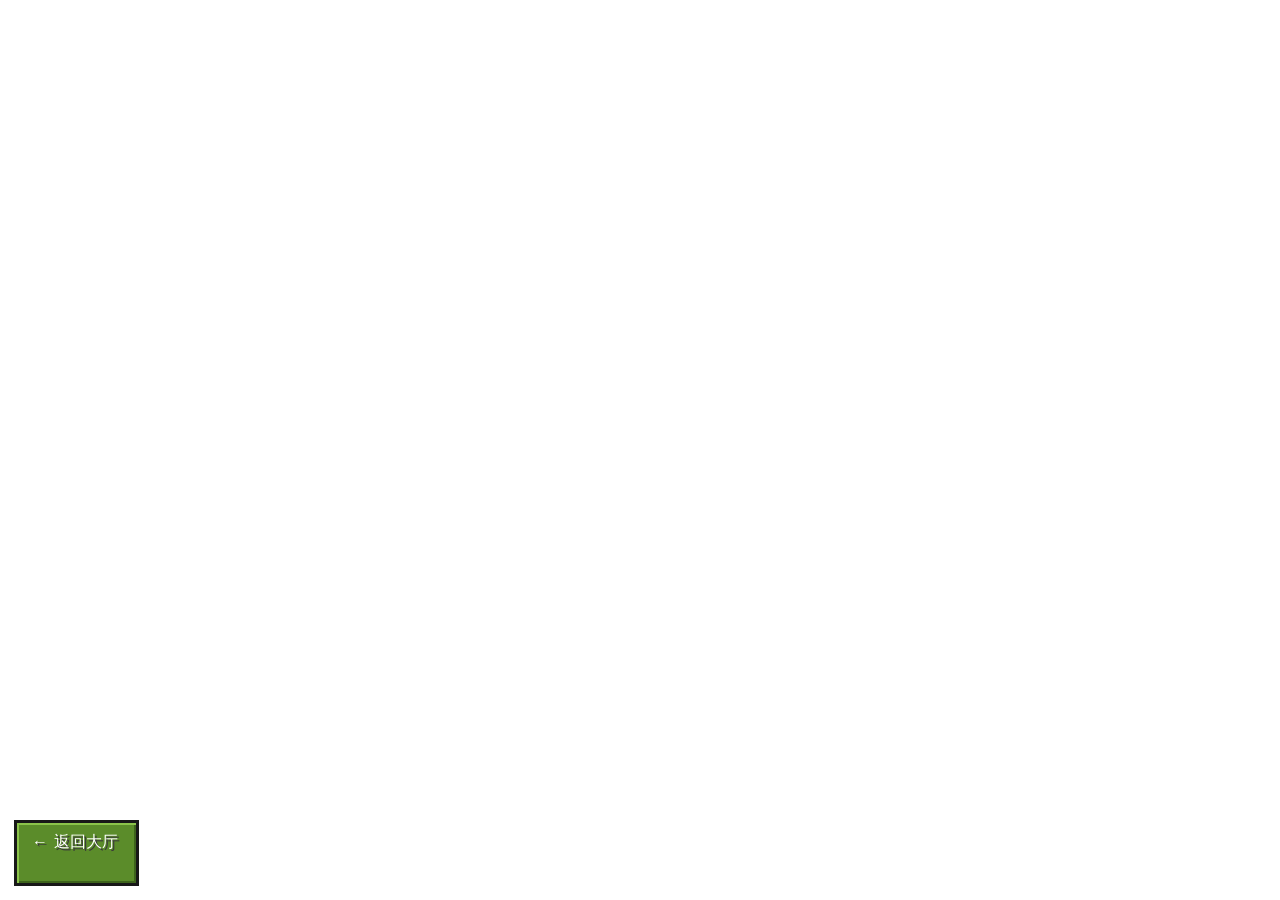
==== commit 69c80cf7: "lab: add home button, use CDN assets" ====
--- a/lab/index.html
+++ b/lab/index.html
@@ -5,9 +5,10 @@
     <link rel="preconnect" href="https://gstatic.loli.net" crossorigin=""/>
     <link href="https://fonts.loli.net/css2?family=Press+Start+2P&family=ZCOOL+QingKe+HuangYou&display=swap" rel="stylesheet"/>
     <title>红石电路实验室</title>
-    <script type="module" crossorigin="" src="./assets/index-D7pn3Y8Q.js"></script>
-    <link rel="stylesheet" crossorigin="" href="./assets/index-Cmjdy3Vj.css"/>
+    <script type="module" crossorigin="" src="https://hsdlsj.ok.kimi.link/assets/index-D7pn3Y8Q.js"></script>
+    <link rel="stylesheet" crossorigin="" href="https://hsdlsj.ok.kimi.link/assets/index-Cmjdy3Vj.css"/>
 </head>
   <body>
     <div id="root"></div>
-</body></html>+    <a href="../index.html" style="position:fixed;left:14px;bottom:14px;z-index:9999;display:inline-block;text-decoration:none;padding:8px 18px;background:#5b8c2a;color:#fff;text-shadow:2px 2px 0 #3a3a3a;border:3px solid #181818;box-shadow:inset 2px 2px 0 #8bc34a,inset -2px -2px 0 #3d631c;font-family:'ZCOOL QingKe HuangYou','Courier New',monospace;font-size:16px;min-height:44px;line-height:24px">← 返回大厅</a>
+</body></html>
